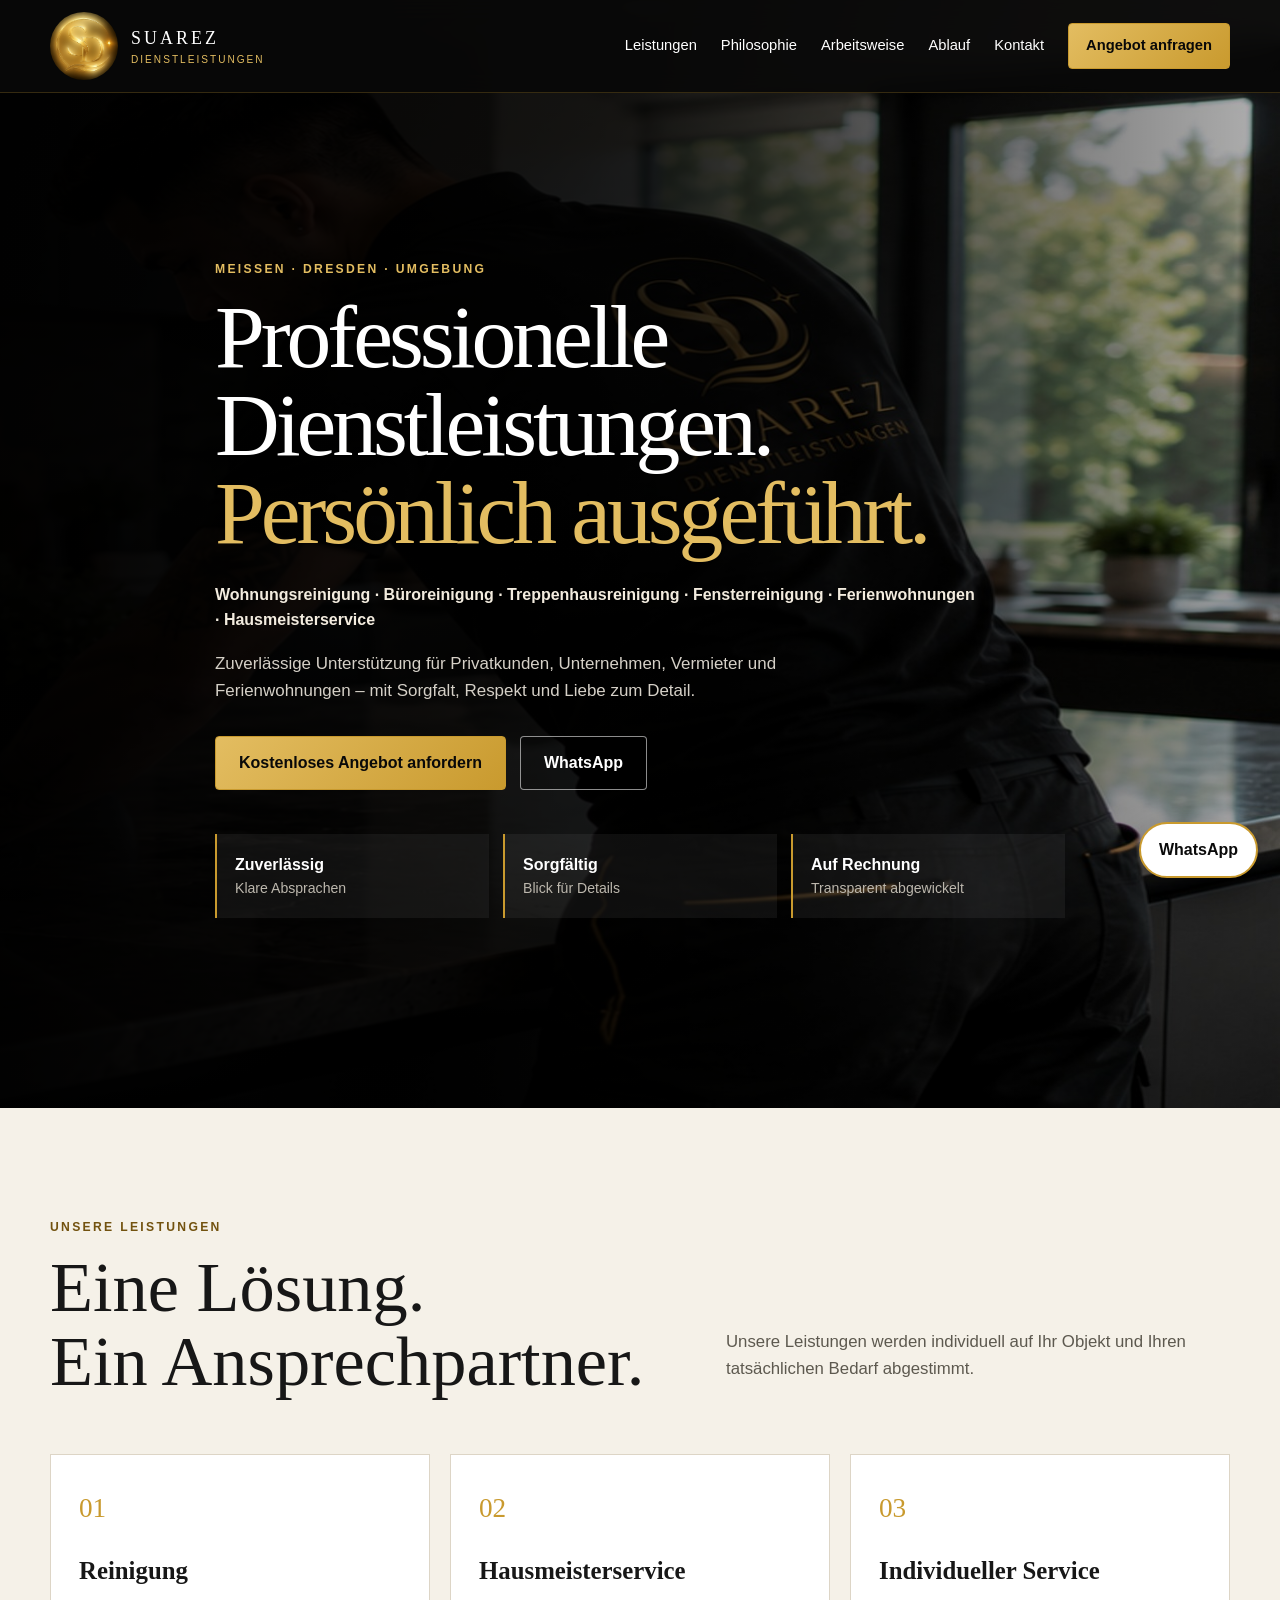
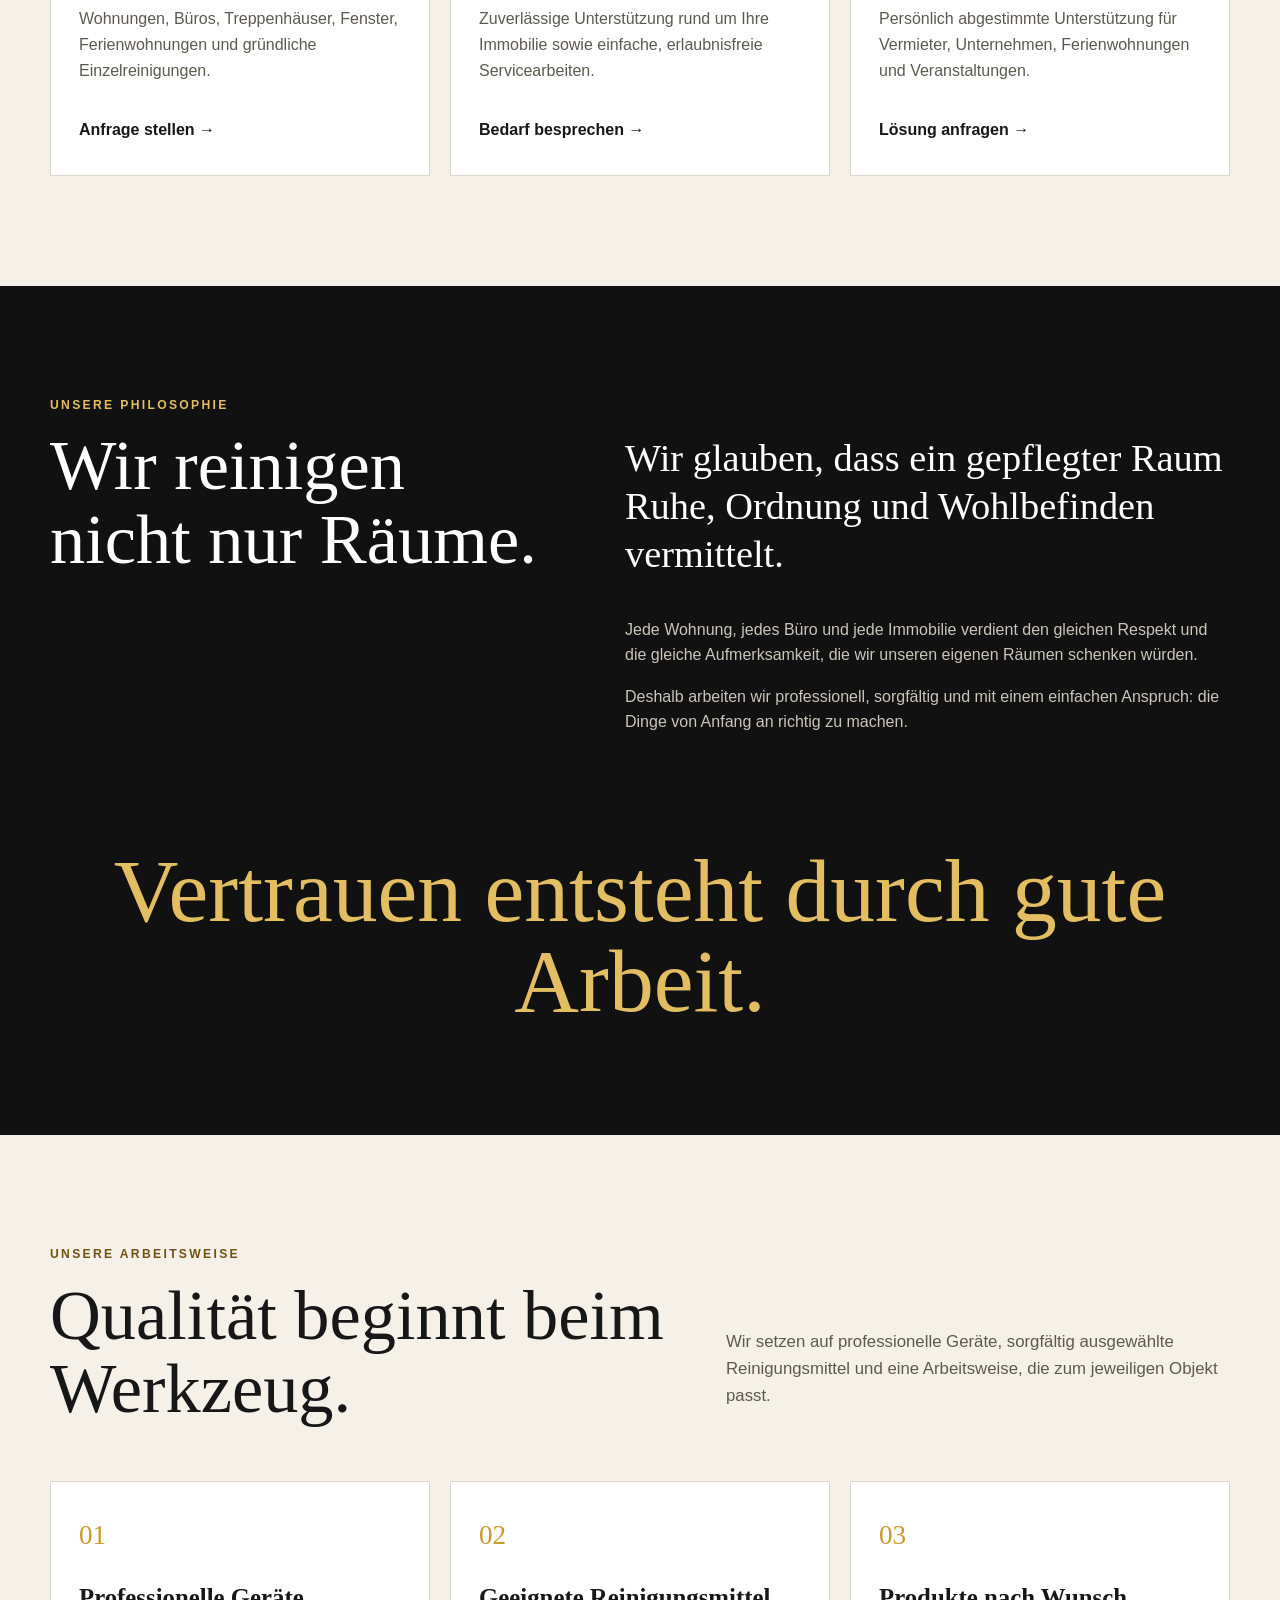
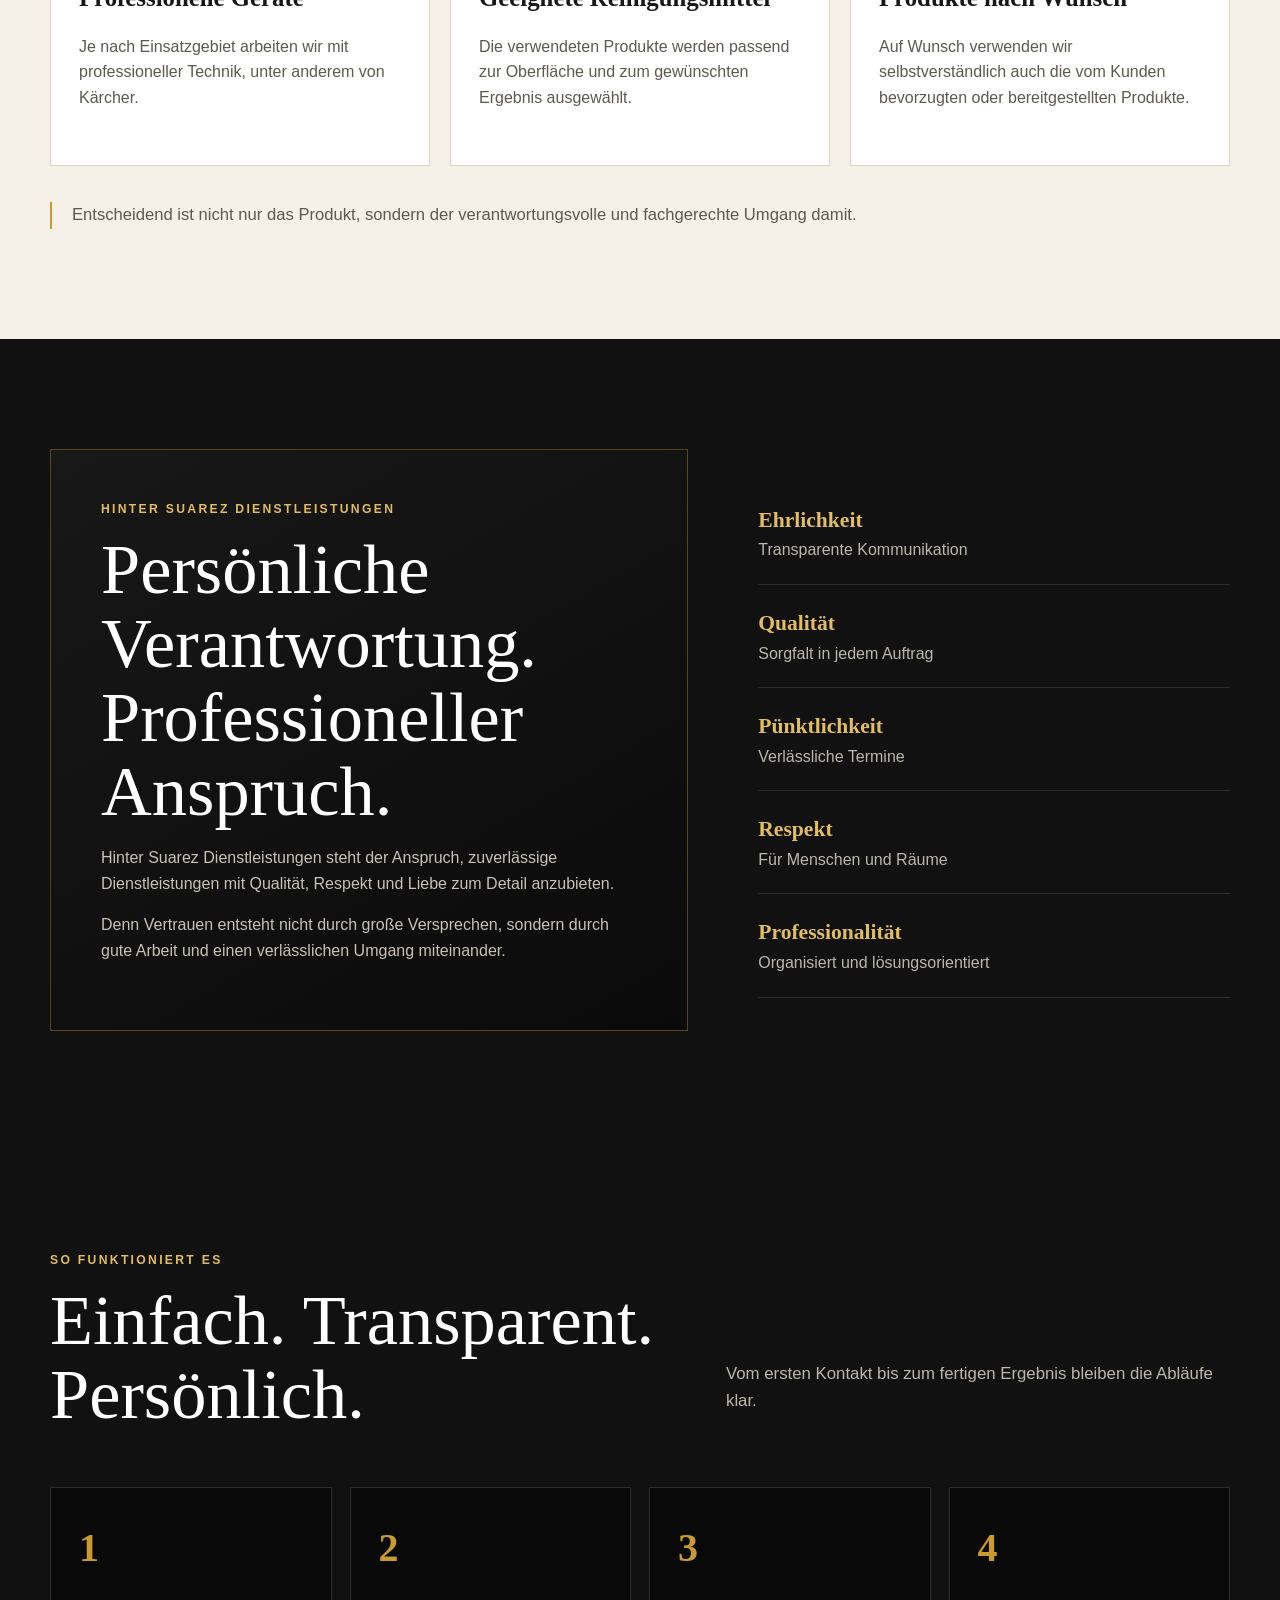
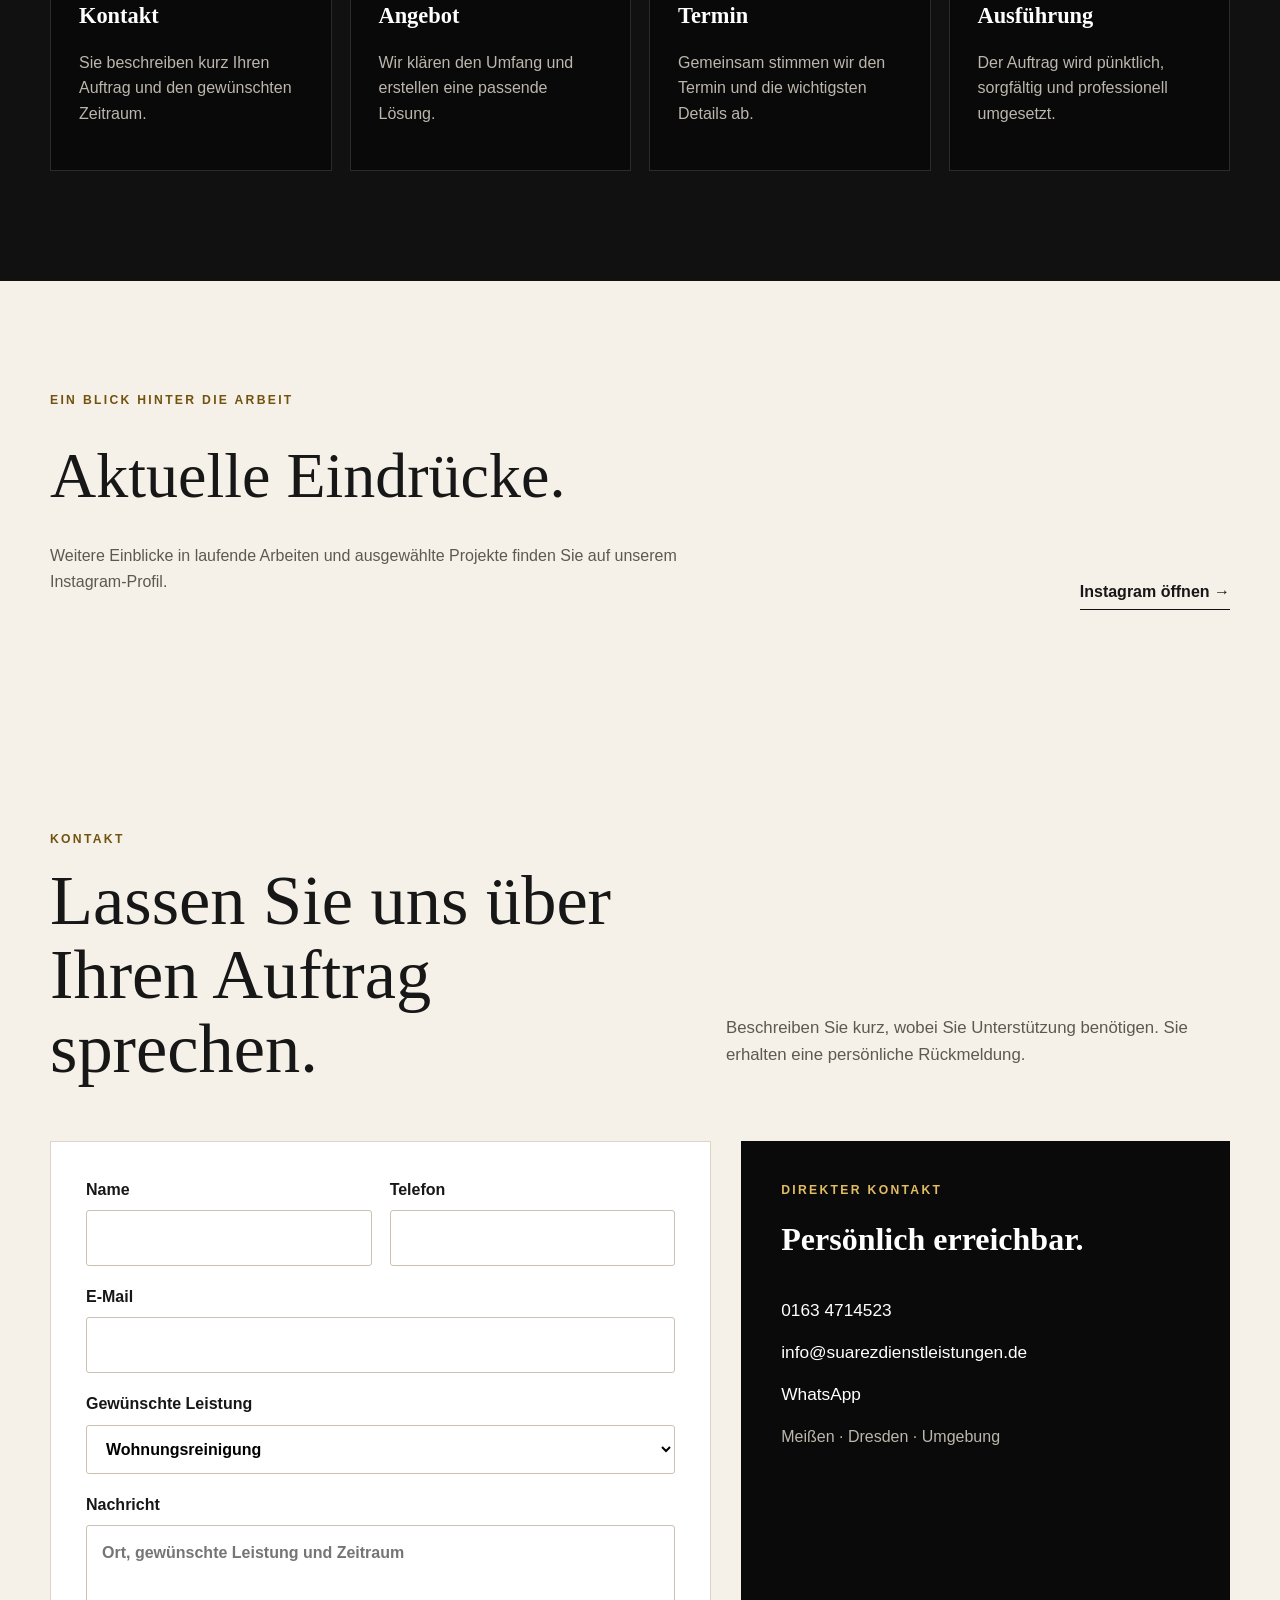
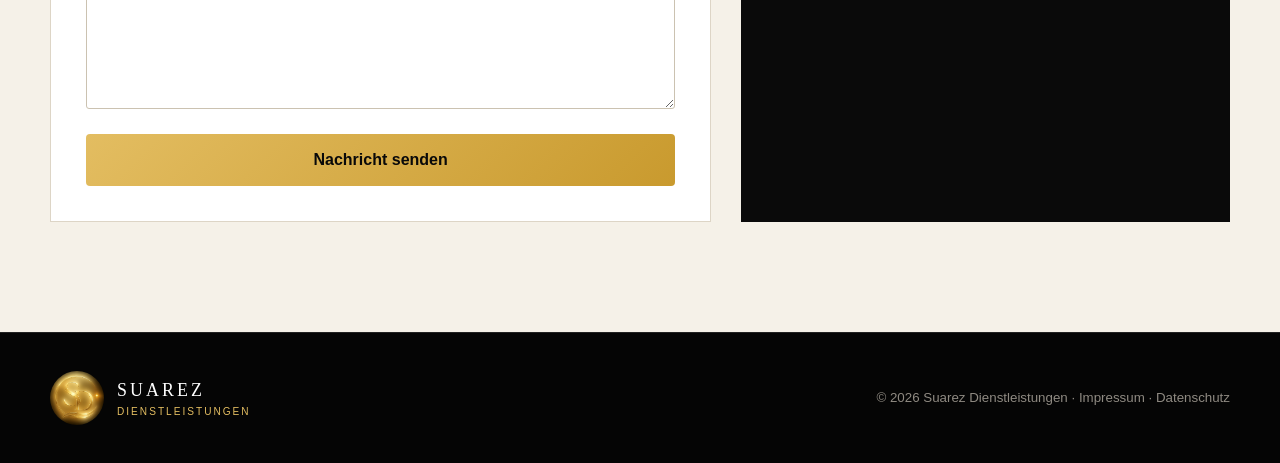
==== index.html @ 0d5be60e "Resumen – Suarez Dienstleistungen" ====
<!doctype html>
<html lang="de">
<head>
  <meta charset="utf-8">
  <meta name="viewport" content="width=device-width, initial-scale=1">

  <title>Suarez Dienstleistungen | Reinigung in Meißen & Dresden</title>
  <meta name="description" content="Professionelle Reinigungsdienstleistungen für Wohnungen, Büros, Treppenhäuser, Fenster und Ferienwohnungen in Meißen, Dresden und Umgebung.">
  <meta name="theme-color" content="#080808">

  <meta property="og:title" content="Suarez Dienstleistungen">
  <meta property="og:description" content="Zuverlässige Reinigung und persönliche Dienstleistungen in Meißen, Dresden und Umgebung.">
  <meta property="og:type" content="website">
  <meta property="og:image" content="assets/hero-cleaning.jpg">

  <link rel="icon" href="assets/sd-logo.jpg">
  <link rel="stylesheet" href="styles.css">
</head>

<body>
  <header class="site-header">
    <div class="container nav">
      <a class="brand" href="#start" aria-label="Suarez Dienstleistungen Startseite">
        <img src="assets/sd-logo.jpg" alt="Suarez Dienstleistungen Logo">
        <div class="brand-text">
          <strong>SUAREZ</strong>
          <span>Dienstleistungen</span>
        </div>
      </a>

      <button class="menu-button" type="button" aria-label="Menü öffnen" aria-expanded="false">
        <span></span><span></span><span></span>
      </button>

      <nav class="nav-links" aria-label="Hauptnavigation">
        <a href="#leistungen">Leistungen</a>
        <a href="#philosophie">Philosophie</a>
        <a href="#arbeitsweise">Arbeitsweise</a>
        <a href="#ablauf">Ablauf</a>
        <a href="#kontakt">Kontakt</a>
        <a class="button small" href="#kontakt">Angebot anfragen</a>
      </nav>
    </div>
  </header>

  <main>
    <section class="hero" id="start">
      <div class="hero-overlay"></div>
      <div class="container hero-content">
        <p class="kicker">Meißen · Dresden · Umgebung</p>
        <h1>Professionelle Dienstleistungen.<br><em>Persönlich ausgeführt.</em></h1>

        <p class="hero-services">
          Wohnungsreinigung · Büroreinigung · Treppenhausreinigung ·
          Fensterreinigung · Ferienwohnungen · Hausmeisterservice
        </p>

        <p class="hero-intro">
          Zuverlässige Unterstützung für Privatkunden, Unternehmen, Vermieter
          und Ferienwohnungen – mit Sorgfalt, Respekt und Liebe zum Detail.
        </p>

        <div class="hero-actions">
          <a class="button" href="#kontakt">Kostenloses Angebot anfordern</a>
          <a class="button ghost" href="https://wa.me/491634714523?text=Hallo%20Suarez%20Dienstleistungen%2C%20ich%20möchte%20eine%20Anfrage%20stellen." target="_blank" rel="noopener">
            WhatsApp
          </a>
        </div>

        <div class="hero-trust">
          <div><strong>Zuverlässig</strong><span>Klare Absprachen</span></div>
          <div><strong>Sorgfältig</strong><span>Blick für Details</span></div>
          <div><strong>Auf Rechnung</strong><span>Transparent abgewickelt</span></div>
        </div>
      </div>
    </section>

    <section class="light-section" id="leistungen">
      <div class="container">
        <p class="kicker dark">Unsere Leistungen</p>
        <div class="section-heading">
          <h2>Eine Lösung.<br>Ein Ansprechpartner.</h2>
          <p>
            Unsere Leistungen werden individuell auf Ihr Objekt und Ihren
            tatsächlichen Bedarf abgestimmt.
          </p>
        </div>

        <div class="service-grid">
          <article class="service-card">
            <span>01</span>
            <h3>Reinigung</h3>
            <p>
              Wohnungen, Büros, Treppenhäuser, Fenster, Ferienwohnungen und
              gründliche Einzelreinigungen.
            </p>
            <a href="#kontakt">Anfrage stellen →</a>
          </article>

          <article class="service-card">
            <span>02</span>
            <h3>Hausmeisterservice</h3>
            <p>
              Zuverlässige Unterstützung rund um Ihre Immobilie sowie einfache,
              erlaubnisfreie Servicearbeiten.
            </p>
            <a href="#kontakt">Bedarf besprechen →</a>
          </article>

          <article class="service-card">
            <span>03</span>
            <h3>Individueller Service</h3>
            <p>
              Persönlich abgestimmte Unterstützung für Vermieter, Unternehmen,
              Ferienwohnungen und Veranstaltungen.
            </p>
            <a href="#kontakt">Lösung anfragen →</a>
          </article>
        </div>
      </div>
    </section>

    <section class="dark-section" id="philosophie">
      <div class="container philosophy-layout">
        <div>
          <p class="kicker">Unsere Philosophie</p>
          <h2>Wir reinigen nicht nur Räume.</h2>
        </div>

        <div class="philosophy-copy">
          <p class="large-copy">
            Wir glauben, dass ein gepflegter Raum Ruhe, Ordnung und Wohlbefinden
            vermittelt.
          </p>
          <p>
            Jede Wohnung, jedes Büro und jede Immobilie verdient den gleichen
            Respekt und die gleiche Aufmerksamkeit, die wir unseren eigenen
            Räumen schenken würden.
          </p>
          <p>
            Deshalb arbeiten wir professionell, sorgfältig und mit einem
            einfachen Anspruch: die Dinge von Anfang an richtig zu machen.
          </p>
        </div>
      </div>

      <div class="container manifesto">
        <p>Vertrauen entsteht durch gute Arbeit.</p>
      </div>
    </section>

    <section class="quality-section" id="arbeitsweise">
      <div class="container">
        <p class="kicker dark">Unsere Arbeitsweise</p>
        <div class="section-heading">
          <h2>Qualität beginnt beim Werkzeug.</h2>
          <p>
            Wir setzen auf professionelle Geräte, sorgfältig ausgewählte
            Reinigungsmittel und eine Arbeitsweise, die zum jeweiligen Objekt passt.
          </p>
        </div>

        <div class="quality-grid">
          <article>
            <span>01</span>
            <h3>Professionelle Geräte</h3>
            <p>
              Je nach Einsatzgebiet arbeiten wir mit professioneller Technik,
              unter anderem von Kärcher.
            </p>
          </article>

          <article>
            <span>02</span>
            <h3>Geeignete Reinigungsmittel</h3>
            <p>
              Die verwendeten Produkte werden passend zur Oberfläche und zum
              gewünschten Ergebnis ausgewählt.
            </p>
          </article>

          <article>
            <span>03</span>
            <h3>Produkte nach Wunsch</h3>
            <p>
              Auf Wunsch verwenden wir selbstverständlich auch die vom Kunden
              bevorzugten oder bereitgestellten Produkte.
            </p>
          </article>
        </div>

        <p class="brand-note">
          Entscheidend ist nicht nur das Produkt, sondern der verantwortungsvolle
          und fachgerechte Umgang damit.
        </p>
      </div>
    </section>

    <section class="about-section">
      <div class="container about-layout">
        <div class="about-card">
          <p class="kicker">Hinter Suarez Dienstleistungen</p>
          <h2>Persönliche Verantwortung. Professioneller Anspruch.</h2>
          <p>
            Hinter Suarez Dienstleistungen steht der Anspruch, zuverlässige
            Dienstleistungen mit Qualität, Respekt und Liebe zum Detail anzubieten.
          </p>
          <p>
            Denn Vertrauen entsteht nicht durch große Versprechen, sondern durch
            gute Arbeit und einen verlässlichen Umgang miteinander.
          </p>
        </div>

        <div class="values-list">
          <div><strong>Ehrlichkeit</strong><span>Transparente Kommunikation</span></div>
          <div><strong>Qualität</strong><span>Sorgfalt in jedem Auftrag</span></div>
          <div><strong>Pünktlichkeit</strong><span>Verlässliche Termine</span></div>
          <div><strong>Respekt</strong><span>Für Menschen und Räume</span></div>
          <div><strong>Professionalität</strong><span>Organisiert und lösungsorientiert</span></div>
        </div>
      </div>
    </section>

    <section class="process-section" id="ablauf">
      <div class="container">
        <p class="kicker">So funktioniert es</p>
        <div class="section-heading inverted">
          <h2>Einfach. Transparent. Persönlich.</h2>
          <p>Vom ersten Kontakt bis zum fertigen Ergebnis bleiben die Abläufe klar.</p>
        </div>

        <div class="process-grid">
          <article><b>1</b><h3>Kontakt</h3><p>Sie beschreiben kurz Ihren Auftrag und den gewünschten Zeitraum.</p></article>
          <article><b>2</b><h3>Angebot</h3><p>Wir klären den Umfang und erstellen eine passende Lösung.</p></article>
          <article><b>3</b><h3>Termin</h3><p>Gemeinsam stimmen wir den Termin und die wichtigsten Details ab.</p></article>
          <article><b>4</b><h3>Ausführung</h3><p>Der Auftrag wird pünktlich, sorgfältig und professionell umgesetzt.</p></article>
        </div>
      </div>
    </section>

    <section class="instagram-section">
      <div class="container instagram-layout">
        <div>
          <p class="kicker dark">Ein Blick hinter die Arbeit</p>
          <h2>Aktuelle Eindrücke.</h2>
          <p>
            Weitere Einblicke in laufende Arbeiten und ausgewählte Projekte
            finden Sie auf unserem Instagram-Profil.
          </p>
        </div>

        <a class="text-link" href="https://www.instagram.com/suarezdienstleistungen/" target="_blank" rel="noopener">
          Instagram öffnen →
        </a>
      </div>
    </section>

    <section class="contact-section" id="kontakt">
      <div class="container">
        <p class="kicker dark">Kontakt</p>
        <div class="section-heading">
          <h2>Lassen Sie uns über Ihren Auftrag sprechen.</h2>
          <p>
            Beschreiben Sie kurz, wobei Sie Unterstützung benötigen.
            Sie erhalten eine persönliche Rückmeldung.
          </p>
        </div>

        <div class="contact-layout">
          <form action="https://formspree.io/f/xrenakak" method="POST" class="contact-form">
            <div class="form-row">
              <label>Name<input type="text" name="Name" required></label>
              <label>Telefon<input type="tel" name="Telefon"></label>
            </div>

            <label>E-Mail<input type="email" name="E-Mail" required></label>

            <label>
              Gewünschte Leistung
              <select name="Leistung">
                <option>Wohnungsreinigung</option>
                <option>Büroreinigung</option>
                <option>Treppenhausreinigung</option>
                <option>Fensterreinigung</option>
                <option>Ferienwohnung / Airbnb</option>
                <option>Hausmeisterservice</option>
                <option>Sonstiger Service</option>
              </select>
            </label>

            <label>
              Nachricht
              <textarea name="Nachricht" rows="6" placeholder="Ort, gewünschte Leistung und Zeitraum" required></textarea>
            </label>

            <button class="button form-button" type="submit">Nachricht senden</button>
          </form>

          <aside class="contact-aside">
            <p class="kicker">Direkter Kontakt</p>
            <h3>Persönlich erreichbar.</h3>
            <a href="tel:+491634714523">0163 4714523</a>
            <a href="mailto:info@suarezdienstleistungen.de">info@suarezdienstleistungen.de</a>
            <a href="https://wa.me/491634714523?text=Hallo%20Suarez%20Dienstleistungen%2C%20ich%20möchte%20eine%20Anfrage%20stellen." target="_blank" rel="noopener">WhatsApp</a>
            <p>Meißen · Dresden · Umgebung</p>
          </aside>
        </div>
      </div>
    </section>
  </main>

  <a class="whatsapp-float" href="https://wa.me/491634714523?text=Hallo%20Suarez%20Dienstleistungen%2C%20ich%20möchte%20eine%20Anfrage%20stellen." target="_blank" rel="noopener" aria-label="WhatsApp öffnen">
    WhatsApp
  </a>

  <footer>
    <div class="container footer-layout">
      <div class="brand">
        <img src="assets/sd-logo.jpg" alt="">
        <div class="brand-text">
          <strong>SUAREZ</strong>
          <span>Dienstleistungen</span>
        </div>
      </div>

      <small>© 2026 Suarez Dienstleistungen · Impressum · Datenschutz</small>
    </div>
  </footer>

  <script>
    const button = document.querySelector('.menu-button');
    const nav = document.querySelector('.nav-links');

    button.addEventListener('click', () => {
      const open = nav.classList.toggle('open');
      button.setAttribute('aria-expanded', open);
    });

    nav.querySelectorAll('a').forEach(link => {
      link.addEventListener('click', () => {
        nav.classList.remove('open');
        button.setAttribute('aria-expanded', 'false');
      });
    });
  </script>
</body>
</html>
---- styles.css ----
:root {
  --black: #080808;
  --black-soft: #111111;
  --gold: #c99a2e;
  --gold-light: #e3bd61;
  --cream: #f5f1e8;
  --white: #ffffff;
  --muted: #bcb7ad;
  --text-dark: #171717;
  --max-width: 1180px;
}

* { box-sizing: border-box; }

html { scroll-behavior: smooth; }

body {
  margin: 0;
  background: var(--black);
  color: var(--white);
  font-family: Arial, Helvetica, sans-serif;
  line-height: 1.6;
}

img { display: block; max-width: 100%; }

a { color: inherit; text-decoration: none; }

button, input, select, textarea { font: inherit; }

.container {
  width: min(var(--max-width), calc(100% - 40px));
  margin-inline: auto;
}

.site-header {
  position: fixed;
  top: 0;
  right: 0;
  left: 0;
  z-index: 100;
  border-bottom: 1px solid rgba(201,154,46,.24);
  background: rgba(8,8,8,.91);
  backdrop-filter: blur(14px);
}

.nav {
  min-height: 92px;
  display: flex;
  align-items: center;
  justify-content: space-between;
  gap: 24px;
}

.brand {
  display: inline-flex;
  align-items: center;
  gap: 13px;
}

.brand img {
  width: 68px;
  height: 68px;
  border-radius: 50%;
  object-fit: cover;
}

.brand-text strong {
  display: block;
  font-family: Georgia, serif;
  font-size: 1.12rem;
  letter-spacing: .17em;
  font-weight: 500;
}

.brand-text span {
  display: block;
  color: var(--gold-light);
  font-size: .63rem;
  letter-spacing: .20em;
  text-transform: uppercase;
}

.nav-links {
  display: flex;
  align-items: center;
  gap: 24px;
  font-size: .92rem;
}

.nav-links > a:not(.button):hover { color: var(--gold-light); }

.menu-button {
  display: none;
  width: 44px;
  height: 44px;
  border: 1px solid rgba(201,154,46,.4);
  background: transparent;
  padding: 10px;
}

.menu-button span {
  display: block;
  height: 2px;
  margin: 5px 0;
  background: var(--gold-light);
}

.button {
  display: inline-flex;
  align-items: center;
  justify-content: center;
  min-height: 50px;
  padding: 13px 23px;
  border: 1px solid var(--gold);
  border-radius: 4px;
  background: linear-gradient(135deg, var(--gold-light), var(--gold));
  color: #090909;
  font-weight: 800;
  transition: .2s ease;
}

.button:hover { transform: translateY(-2px); }

.button.small {
  min-height: 42px;
  padding: 10px 17px;
}

.button.ghost {
  border-color: rgba(255,255,255,.55);
  background: rgba(0,0,0,.18);
  color: var(--white);
}

.kicker {
  margin: 0 0 14px;
  color: var(--gold-light);
  font-size: .76rem;
  font-weight: 800;
  letter-spacing: .19em;
  text-transform: uppercase;
}

.kicker.dark { color: #72520f; }

h1, h2, h3 { margin-top: 0; }

h1, h2 {
  font-family: Georgia, "Times New Roman", serif;
  font-weight: 500;
}

.hero {
  position: relative;
  min-height: 100svh;
  display: flex;
  align-items: center;
  background: url("assets/hero-cleaning.jpg") center right / cover no-repeat;
}

.hero-overlay {
  position: absolute;
  inset: 0;
  background: linear-gradient(90deg, rgba(0,0,0,.98) 0%, rgba(0,0,0,.88) 50%, rgba(0,0,0,.30) 100%);
}

.hero-content {
  position: relative;
  z-index: 1;
  max-width: 850px;
  padding-top: 150px;
  padding-bottom: 80px;
}

.hero h1 {
  margin-bottom: 25px;
  font-size: clamp(3rem, 7vw, 6.4rem);
  line-height: .98;
  letter-spacing: -.045em;
}

.hero h1 em {
  color: var(--gold-light);
  font-style: normal;
}

.hero-services {
  max-width: 760px;
  font-weight: 700;
  color: #f3ecdf;
}

.hero-intro {
  max-width: 660px;
  color: #d5d0c7;
  font-size: 1.06rem;
}

.hero-actions {
  display: flex;
  flex-wrap: wrap;
  gap: 14px;
  margin: 32px 0 44px;
}

.hero-trust {
  display: grid;
  grid-template-columns: repeat(3,1fr);
  gap: 14px;
  max-width: 850px;
}

.hero-trust div {
  padding: 18px;
  border-left: 2px solid var(--gold);
  background: rgba(255,255,255,.055);
}

.hero-trust strong,
.hero-trust span {
  display: block;
}

.hero-trust span {
  color: var(--muted);
  font-size: .88rem;
}

section { padding: 110px 0; }

.light-section,
.quality-section,
.instagram-section,
.contact-section {
  background: var(--cream);
  color: var(--text-dark);
}

.section-heading {
  display: grid;
  grid-template-columns: 1.1fr .9fr;
  gap: 60px;
  align-items: end;
}

.section-heading h2,
.philosophy-layout h2,
.about-card h2 {
  margin-bottom: 0;
  font-size: clamp(2.5rem, 5.5vw, 4.7rem);
  line-height: 1.05;
}

.section-heading > p {
  color: #5d594f;
  font-size: 1.05rem;
}

.service-grid,
.quality-grid {
  display: grid;
  grid-template-columns: repeat(3,1fr);
  gap: 20px;
  margin-top: 55px;
}

.service-card,
.quality-grid article {
  min-height: 285px;
  padding: 32px 28px;
  border: 1px solid #ddd5c6;
  background: #fff;
}

.service-card span,
.quality-grid span {
  color: var(--gold);
  font-family: Georgia, serif;
  font-size: 1.7rem;
}

.service-card h3,
.quality-grid h3 {
  margin: 20px 0 12px;
  font-family: Georgia, serif;
  font-size: 1.55rem;
}

.service-card p,
.quality-grid p {
  color: #5d594f;
}

.service-card a {
  display: inline-block;
  margin-top: 18px;
  font-weight: 800;
}

.dark-section,
.about-section,
.process-section {
  background: var(--black-soft);
}

.philosophy-layout {
  display: grid;
  grid-template-columns: .9fr 1.1fr;
  gap: 80px;
}

.philosophy-copy {
  color: #cbc5bb;
}

.large-copy {
  color: var(--white);
  font-family: Georgia, serif;
  font-size: clamp(1.8rem, 3vw, 2.7rem);
  line-height: 1.25;
}

.manifesto {
  padding-top: 95px;
}

.manifesto p {
  margin: 0;
  color: var(--gold-light);
  font-family: Georgia, serif;
  font-size: clamp(2.5rem, 7vw, 6.7rem);
  line-height: 1;
  text-align: center;
}

.brand-note {
  max-width: 850px;
  margin: 36px 0 0;
  padding-left: 20px;
  border-left: 2px solid var(--gold);
  color: #5d594f;
  font-size: 1.04rem;
}

.about-layout {
  display: grid;
  grid-template-columns: 1.15fr .85fr;
  gap: 70px;
  align-items: center;
}

.about-card {
  padding: 50px;
  border: 1px solid rgba(201,154,46,.38);
  background: linear-gradient(150deg, #181818, #0a0a0a);
}

.about-card p:not(.kicker) { color: #c8c2b7; }

.values-list {
  display: grid;
  gap: 0;
}

.values-list div {
  padding: 21px 0;
  border-bottom: 1px solid #2c2c2c;
}

.values-list strong,
.values-list span { display: block; }

.values-list strong {
  color: var(--gold-light);
  font-family: Georgia, serif;
  font-size: 1.35rem;
}

.values-list span { color: var(--muted); }

.section-heading.inverted > p { color: #bdb7ad; }

.process-grid {
  display: grid;
  grid-template-columns: repeat(4,1fr);
  gap: 18px;
  margin-top: 55px;
}

.process-grid article {
  min-height: 245px;
  padding: 28px;
  border: 1px solid #2b2b2b;
  background: #090909;
}

.process-grid b {
  color: var(--gold);
  font-family: Georgia, serif;
  font-size: 2.5rem;
}

.process-grid h3 {
  margin: 18px 0 10px;
  font-family: Georgia, serif;
  font-size: 1.4rem;
}

.process-grid p { color: var(--muted); }

.instagram-layout {
  display: flex;
  justify-content: space-between;
  align-items: end;
  gap: 50px;
}

.instagram-layout h2 {
  margin-bottom: 10px;
  font-size: clamp(2.4rem, 5vw, 4.5rem);
}

.instagram-layout p:not(.kicker) {
  max-width: 650px;
  color: #5d594f;
}

.text-link {
  flex: 0 0 auto;
  padding-bottom: 5px;
  border-bottom: 1px solid #111;
  font-weight: 800;
}

.contact-layout {
  display: grid;
  grid-template-columns: 1.15fr .85fr;
  gap: 30px;
  margin-top: 55px;
}

.contact-form {
  padding: 35px;
  background: #fff;
  border: 1px solid #ddd5c6;
}

.contact-form label {
  display: block;
  margin-bottom: 18px;
  font-weight: 700;
}

.contact-form input,
.contact-form select,
.contact-form textarea {
  width: 100%;
  margin-top: 8px;
  padding: 14px 15px;
  border: 1px solid #cbc2b1;
  border-radius: 3px;
  background: #fff;
}

.contact-form textarea { resize: vertical; }

.form-row {
  display: grid;
  grid-template-columns: 1fr 1fr;
  gap: 18px;
}

.form-button {
  width: 100%;
  border: 0;
  cursor: pointer;
}

.contact-aside {
  padding: 40px;
  background: #0a0a0a;
  color: #fff;
}

.contact-aside h3 {
  font-family: Georgia, serif;
  font-size: 2rem;
}

.contact-aside a {
  display: block;
  margin: 14px 0;
  font-size: 1.08rem;
}

.contact-aside > p:last-child { color: var(--muted); }

.whatsapp-float {
  position: fixed;
  right: 22px;
  bottom: 22px;
  z-index: 90;
  padding: 13px 18px;
  border: 2px solid var(--gold);
  border-radius: 999px;
  background: #fff;
  color: #0a0a0a;
  font-weight: 800;
  box-shadow: 0 15px 35px rgba(0,0,0,.35);
}

footer {
  padding: 38px 0;
  border-top: 1px solid #222;
  background: #050505;
}

.footer-layout {
  display: flex;
  justify-content: space-between;
  align-items: center;
  gap: 28px;
}

.footer-layout .brand img {
  width: 54px;
  height: 54px;
}

footer small { color: #8f8a82; }

@media (max-width: 950px) {
  .nav { min-height: 78px; }

  .brand img {
    width: 56px;
    height: 56px;
  }

  .menu-button { display: block; }

  .nav-links {
    position: absolute;
    top: 78px;
    left: 14px;
    right: 14px;
    display: none;
    flex-direction: column;
    align-items: stretch;
    gap: 4px;
    padding: 18px;
    border: 1px solid rgba(201,154,46,.35);
    background: #090909;
    box-shadow: 0 20px 45px rgba(0,0,0,.5);
  }

  .nav-links.open { display: flex; }

  .nav-links a { padding: 11px 6px; }

  .hero {
    background-position: 63% center;
  }

  .hero-overlay {
    background: rgba(0,0,0,.78);
  }

  .hero-content {
    padding-top: 125px;
  }

  .section-heading,
  .philosophy-layout,
  .about-layout,
  .contact-layout {
    grid-template-columns: 1fr;
    gap: 32px;
  }

  .service-grid,
  .quality-grid {
    grid-template-columns: 1fr;
  }

  .process-grid {
    grid-template-columns: repeat(2,1fr);
  }
}

@media (max-width: 620px) {
  .container {
    width: min(var(--max-width), calc(100% - 28px));
  }

  .brand-text strong { font-size: .92rem; }
  .brand-text span { font-size: .51rem; }

  .hero {
    min-height: auto;
    background-position: 70% center;
  }

  .hero-content {
    padding-top: 125px;
    padding-bottom: 70px;
  }

  .hero h1 {
    font-size: clamp(2.7rem, 13vw, 4rem);
  }

  .hero-services,
  .hero-intro {
    font-size: .97rem;
  }

  .hero-actions {
    display: grid;
  }

  .hero-actions .button { width: 100%; }

  .hero-trust {
    grid-template-columns: 1fr;
  }

  section { padding: 78px 0; }

  .section-heading h2,
  .philosophy-layout h2,
  .about-card h2 {
    font-size: 2.55rem;
  }

  .manifesto { padding-top: 65px; }

  .about-card,
  .contact-form,
  .contact-aside {
    padding: 25px;
  }

  .process-grid,
  .form-row {
    grid-template-columns: 1fr;
  }

  .instagram-layout {
    display: block;
  }

  .text-link {
    display: inline-block;
    margin-top: 22px;
  }

  .footer-layout {
    flex-direction: column;
    align-items: flex-start;
  }

  .whatsapp-float {
    right: 14px;
    bottom: 14px;
    padding: 11px 15px;
  }
}
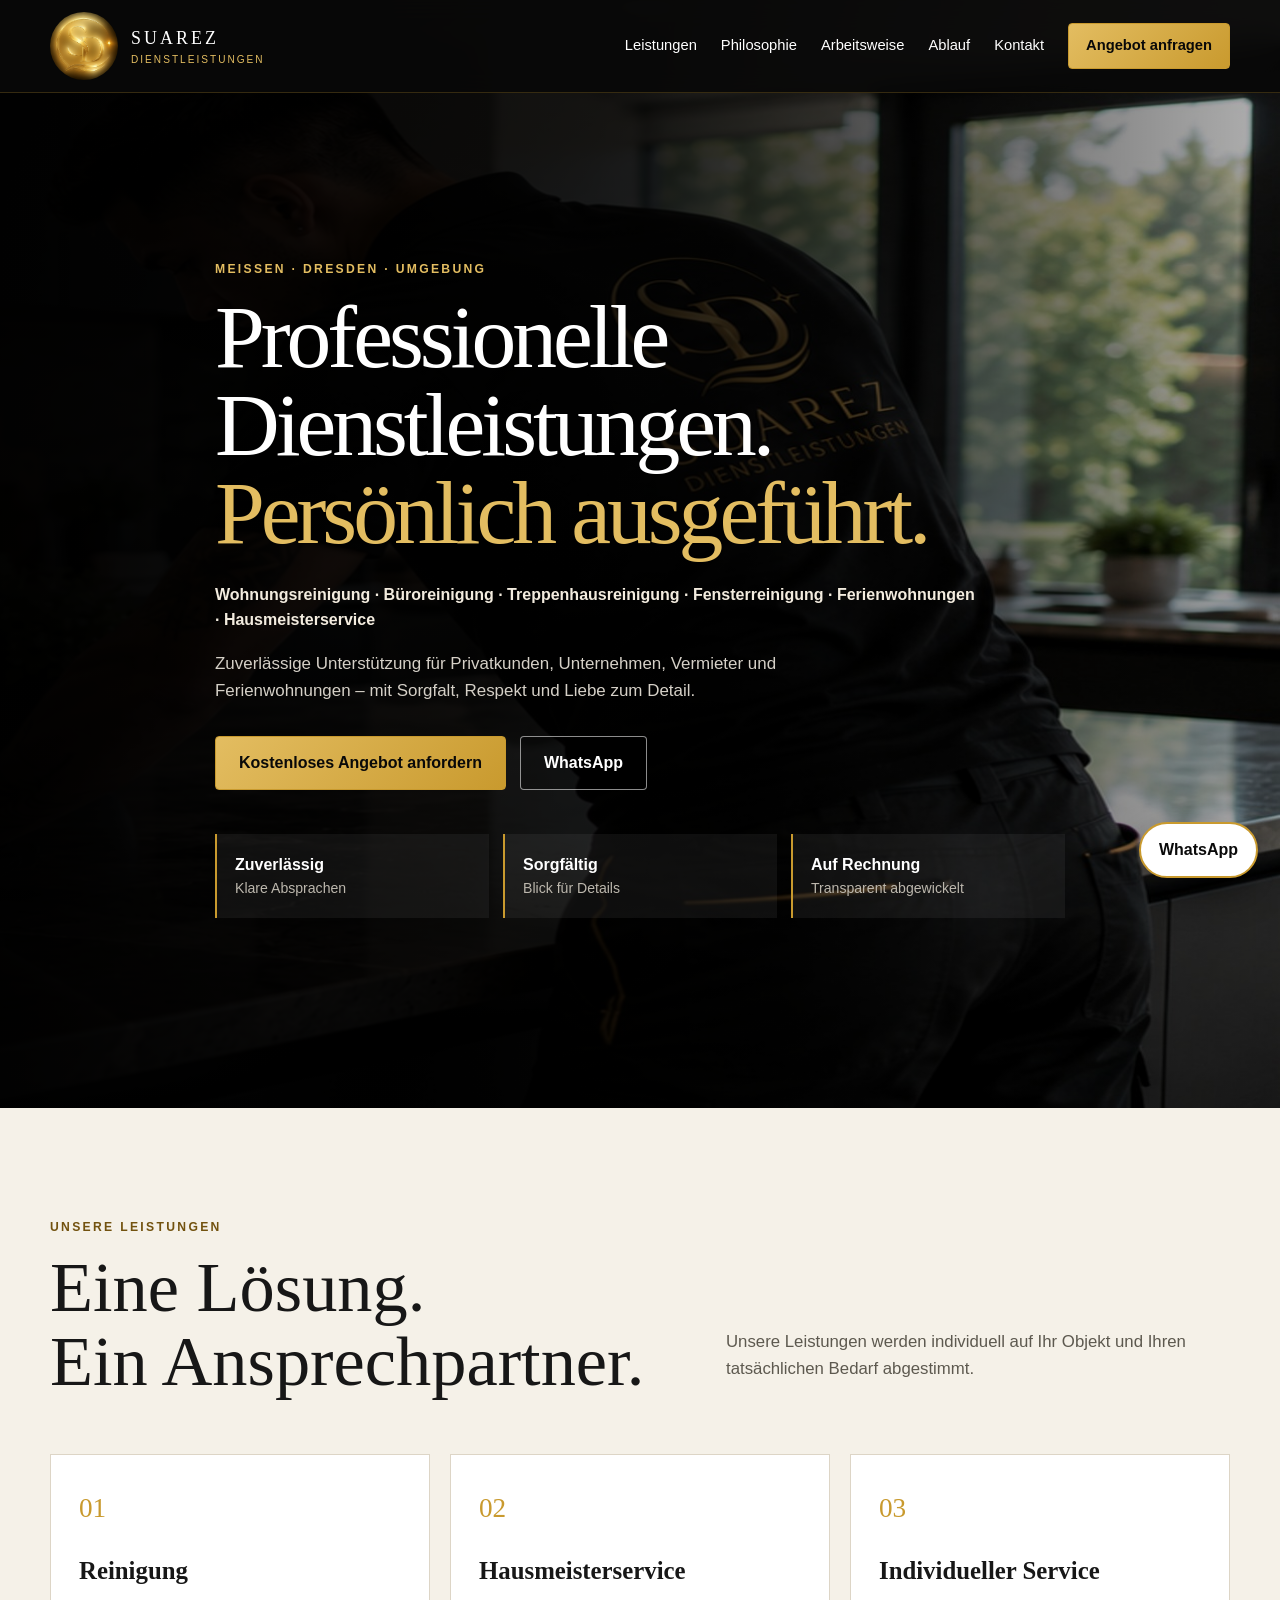
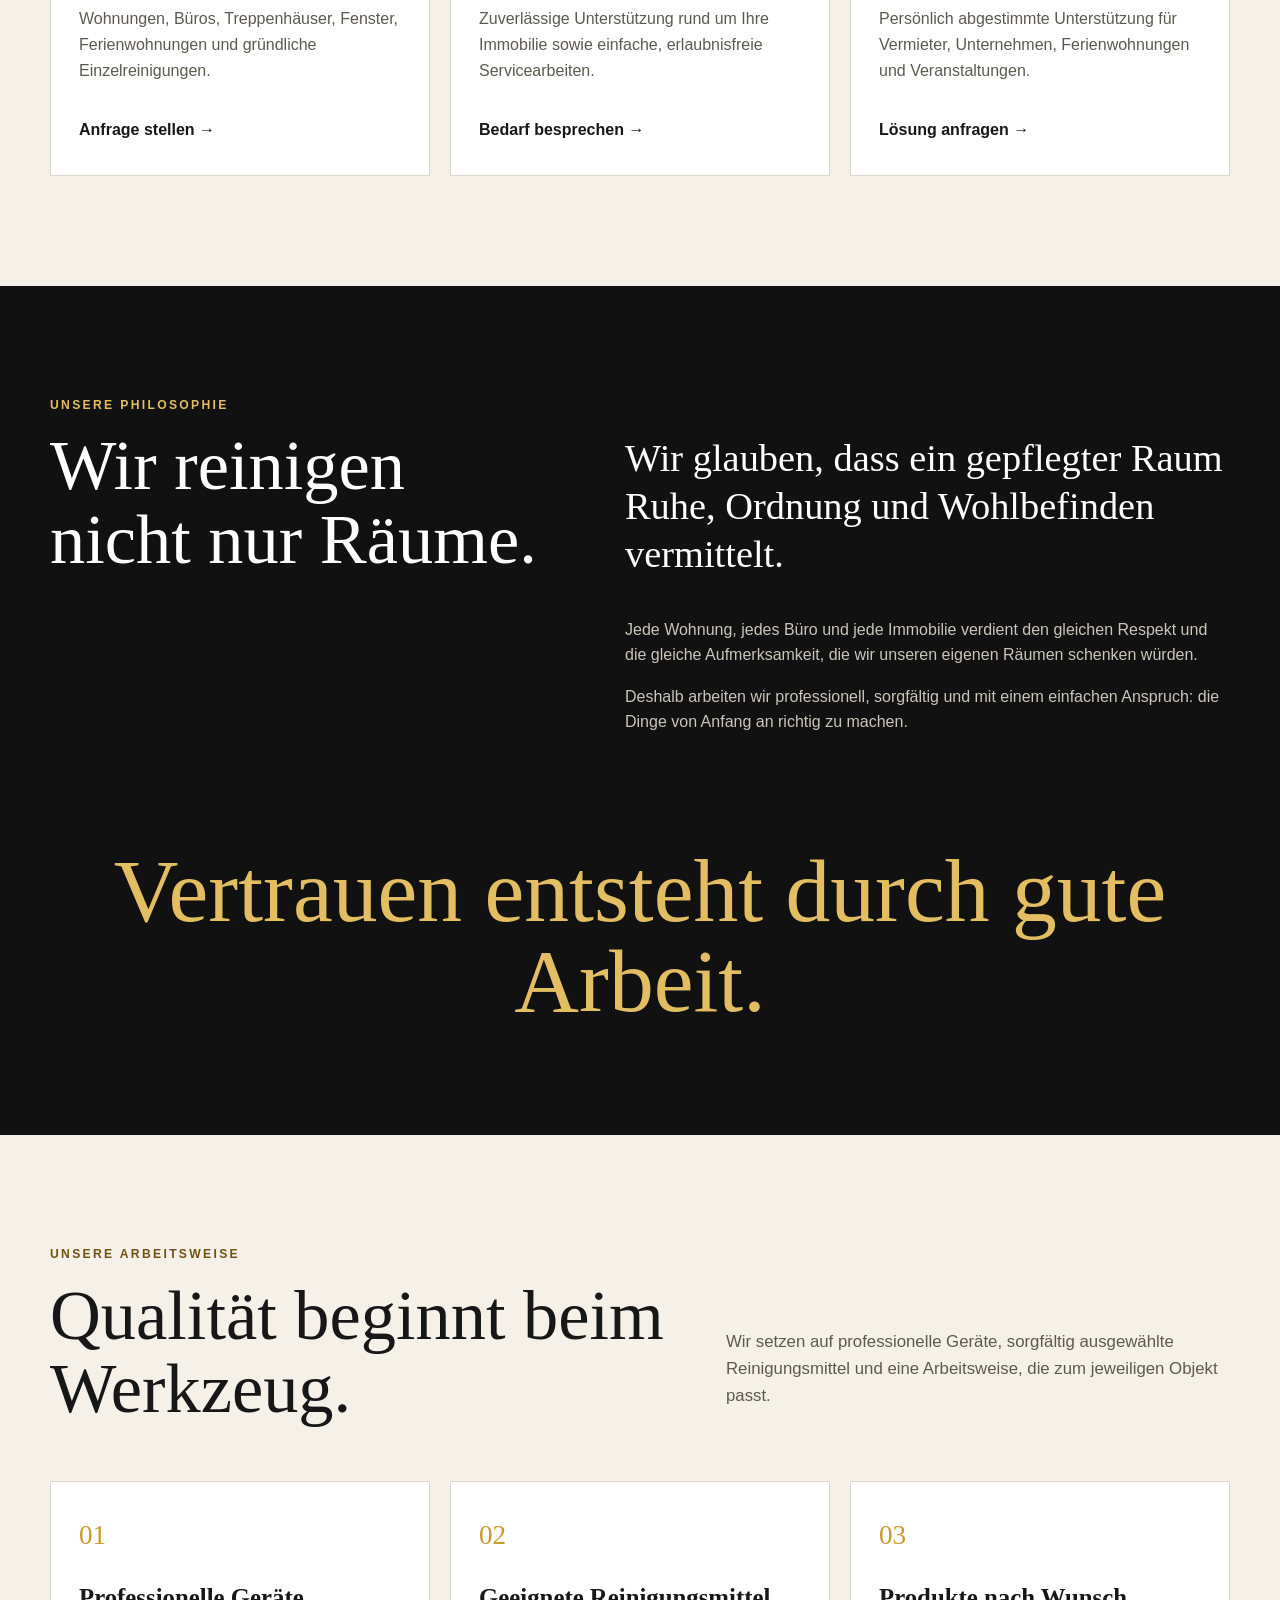
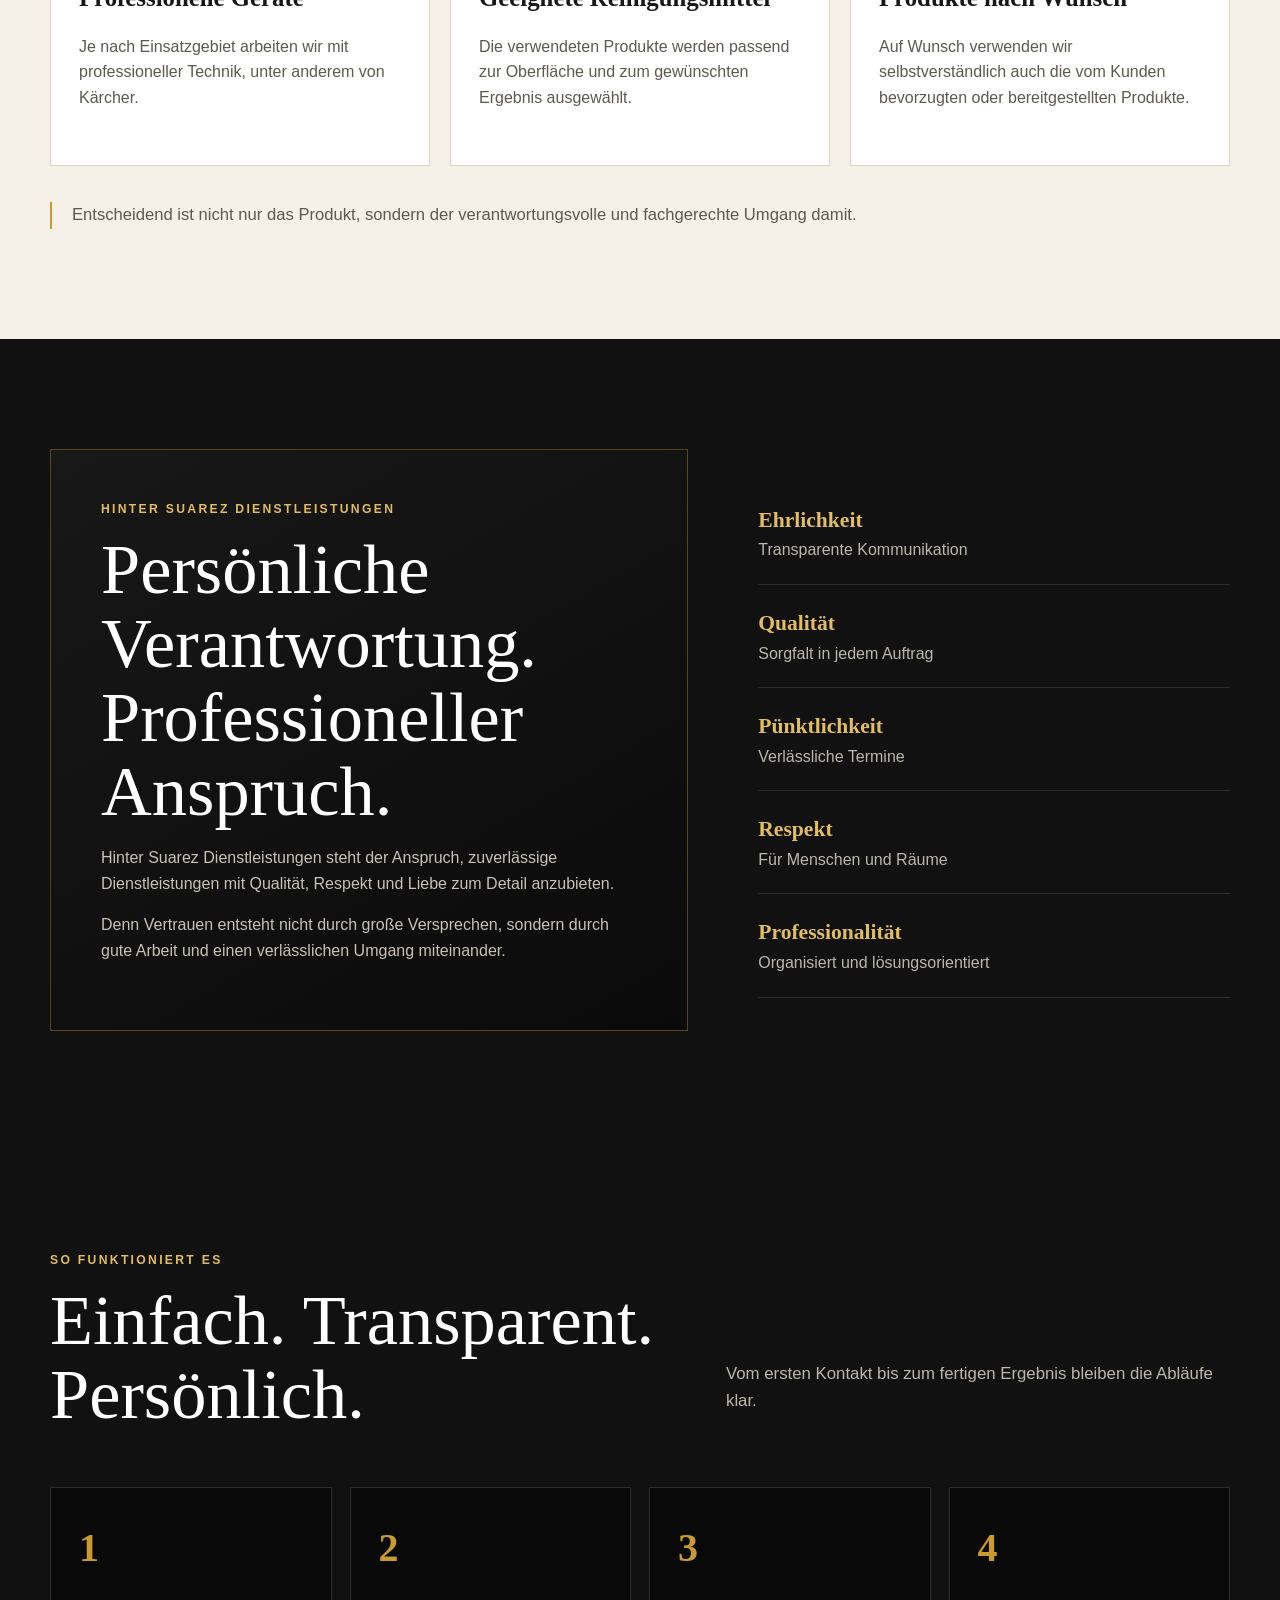
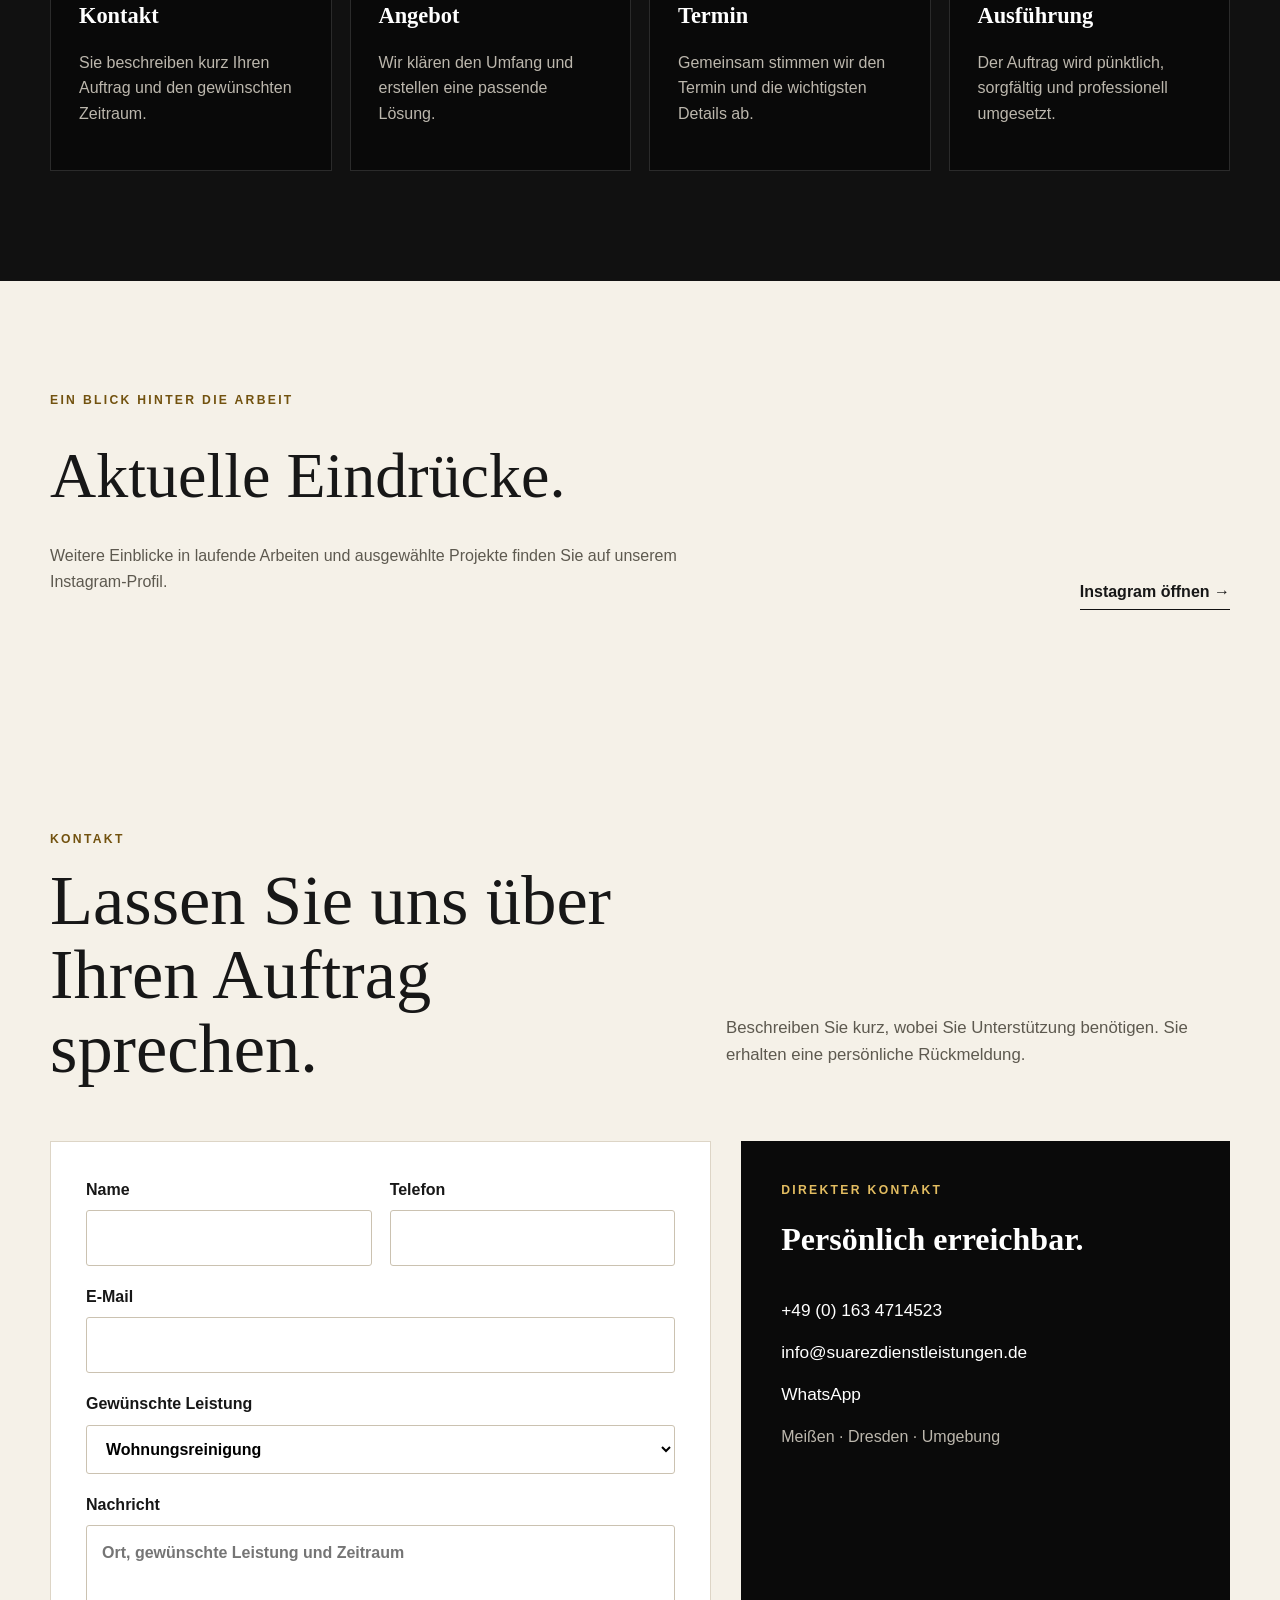
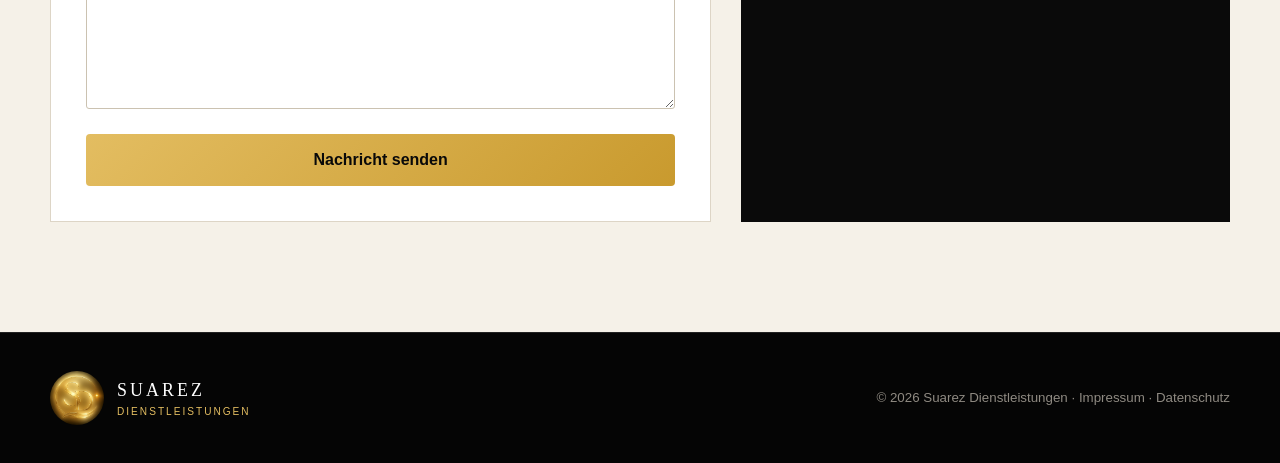
==== commit bef44095: "Update index.html" ====
--- a/index.html
+++ b/index.html
@@ -249,7 +249,7 @@
           </p>
         </div>
 
-        <a class="text-link" href="https://www.instagram.com/suarezdienstleistungen/" target="_blank" rel="noopener">
+        <a class="text-link" href="https://www.instagram.com/suarez_dienstleistungen/" target="_blank" rel="noopener">
           Instagram öffnen →
         </a>
       </div>
@@ -299,7 +299,7 @@
           <aside class="contact-aside">
             <p class="kicker">Direkter Kontakt</p>
             <h3>Persönlich erreichbar.</h3>
-            <a href="tel:+491634714523">0163 4714523</a>
+            <a href="tel:+491634714523">+49 (0) 163 4714523</a>
             <a href="mailto:info@suarezdienstleistungen.de">info@suarezdienstleistungen.de</a>
             <a href="https://wa.me/491634714523?text=Hallo%20Suarez%20Dienstleistungen%2C%20ich%20möchte%20eine%20Anfrage%20stellen." target="_blank" rel="noopener">WhatsApp</a>
             <p>Meißen · Dresden · Umgebung</p>
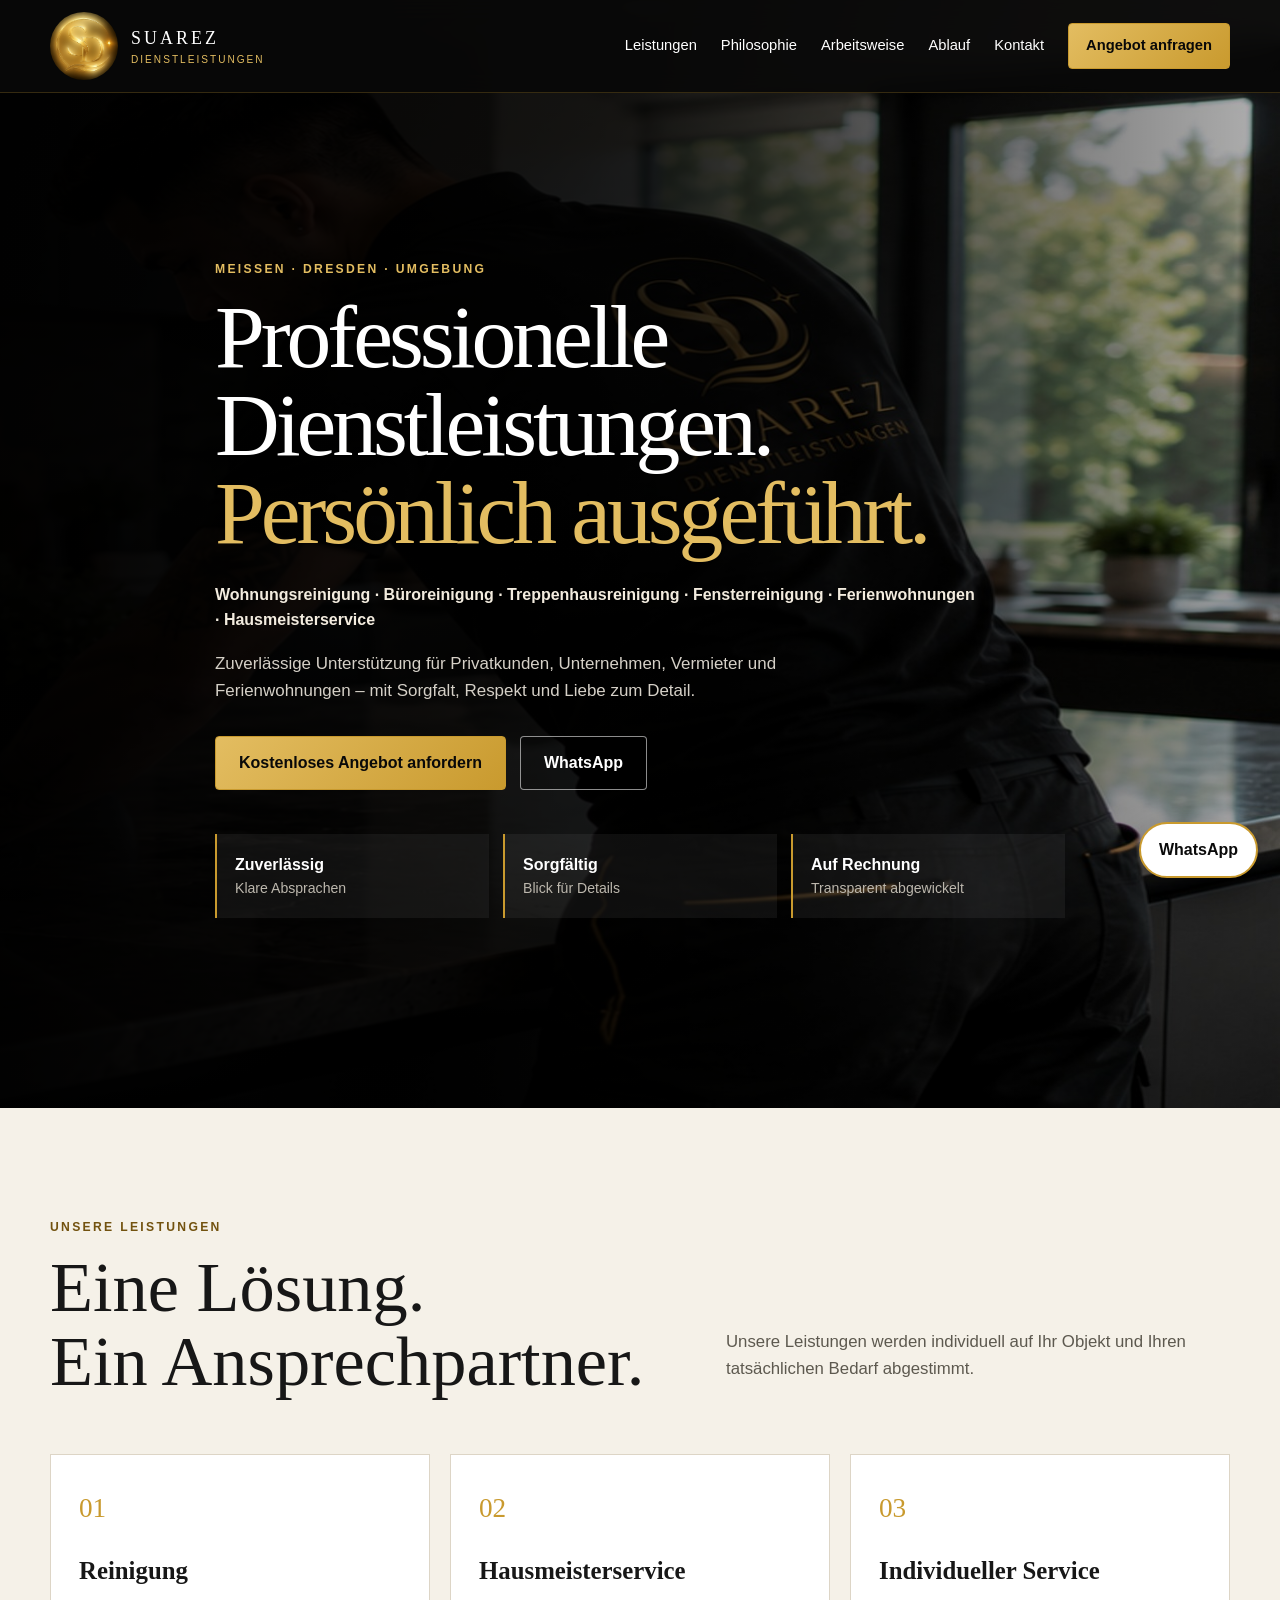
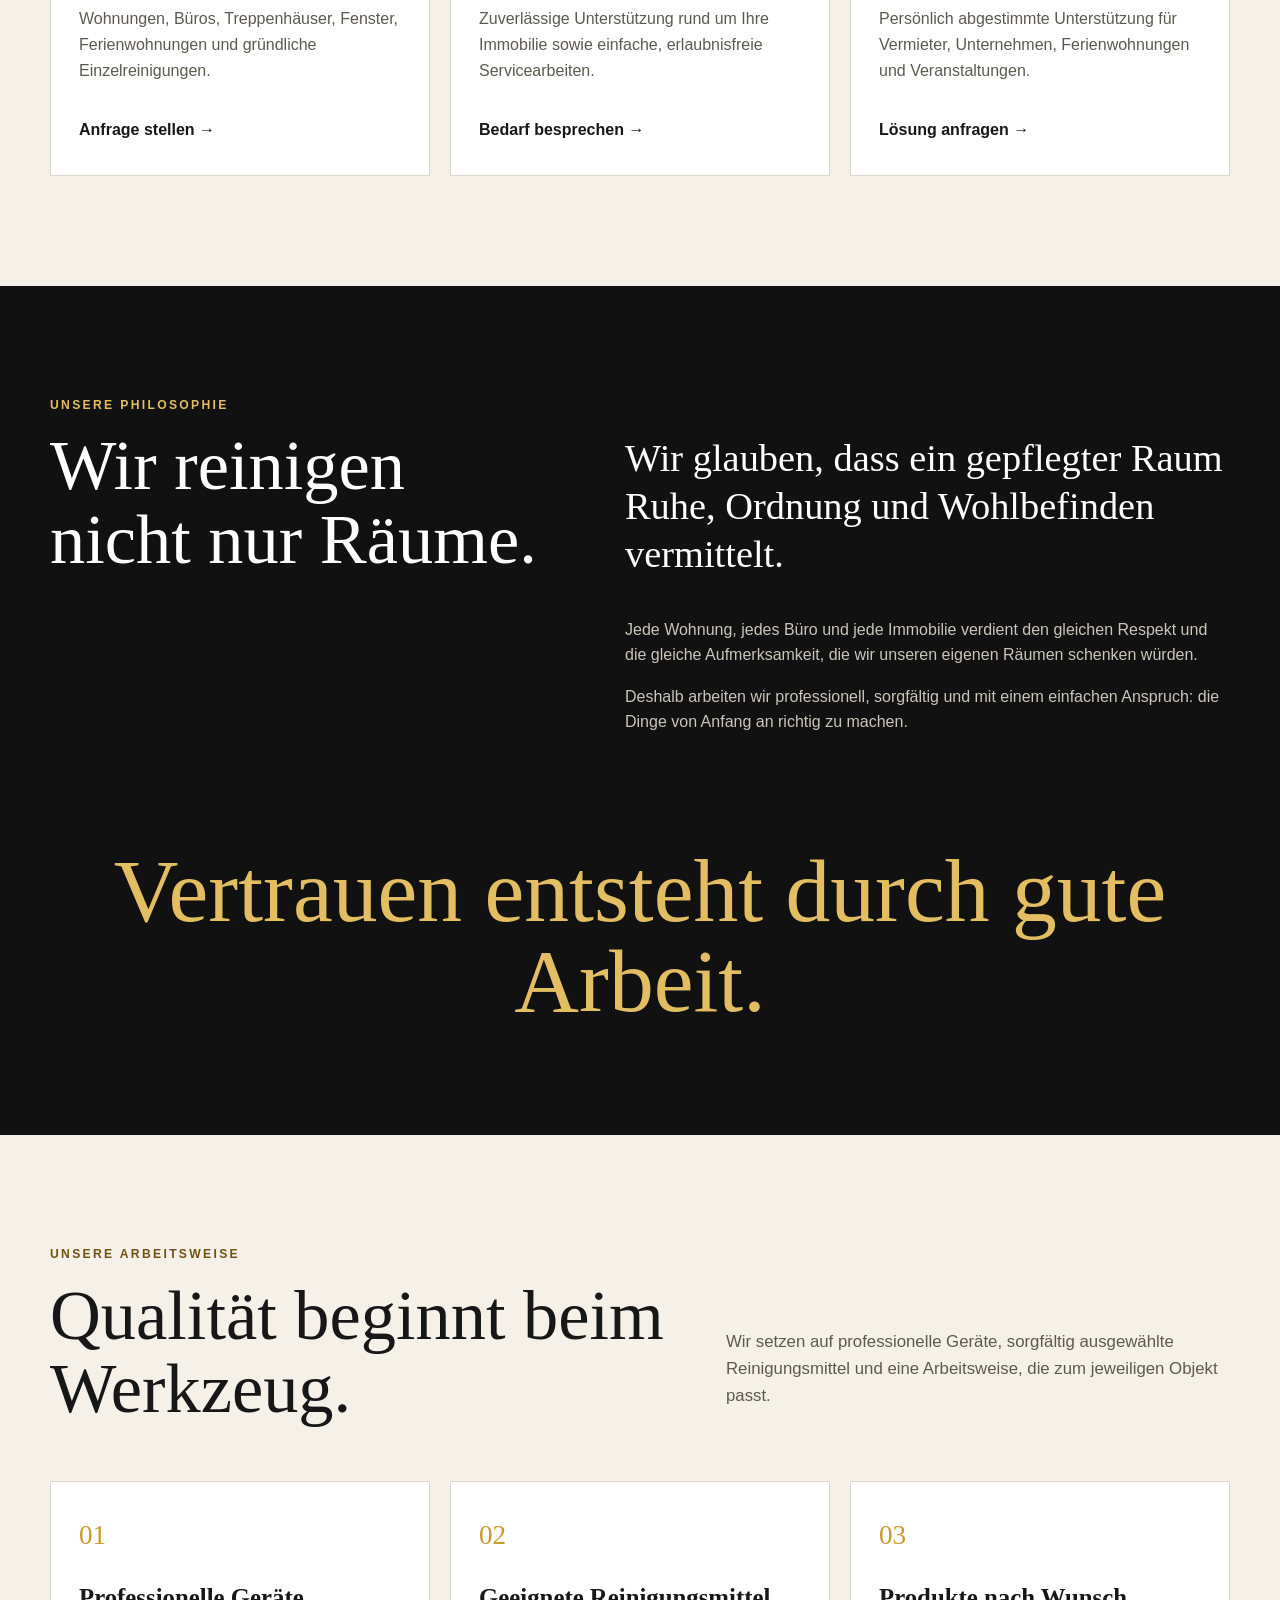
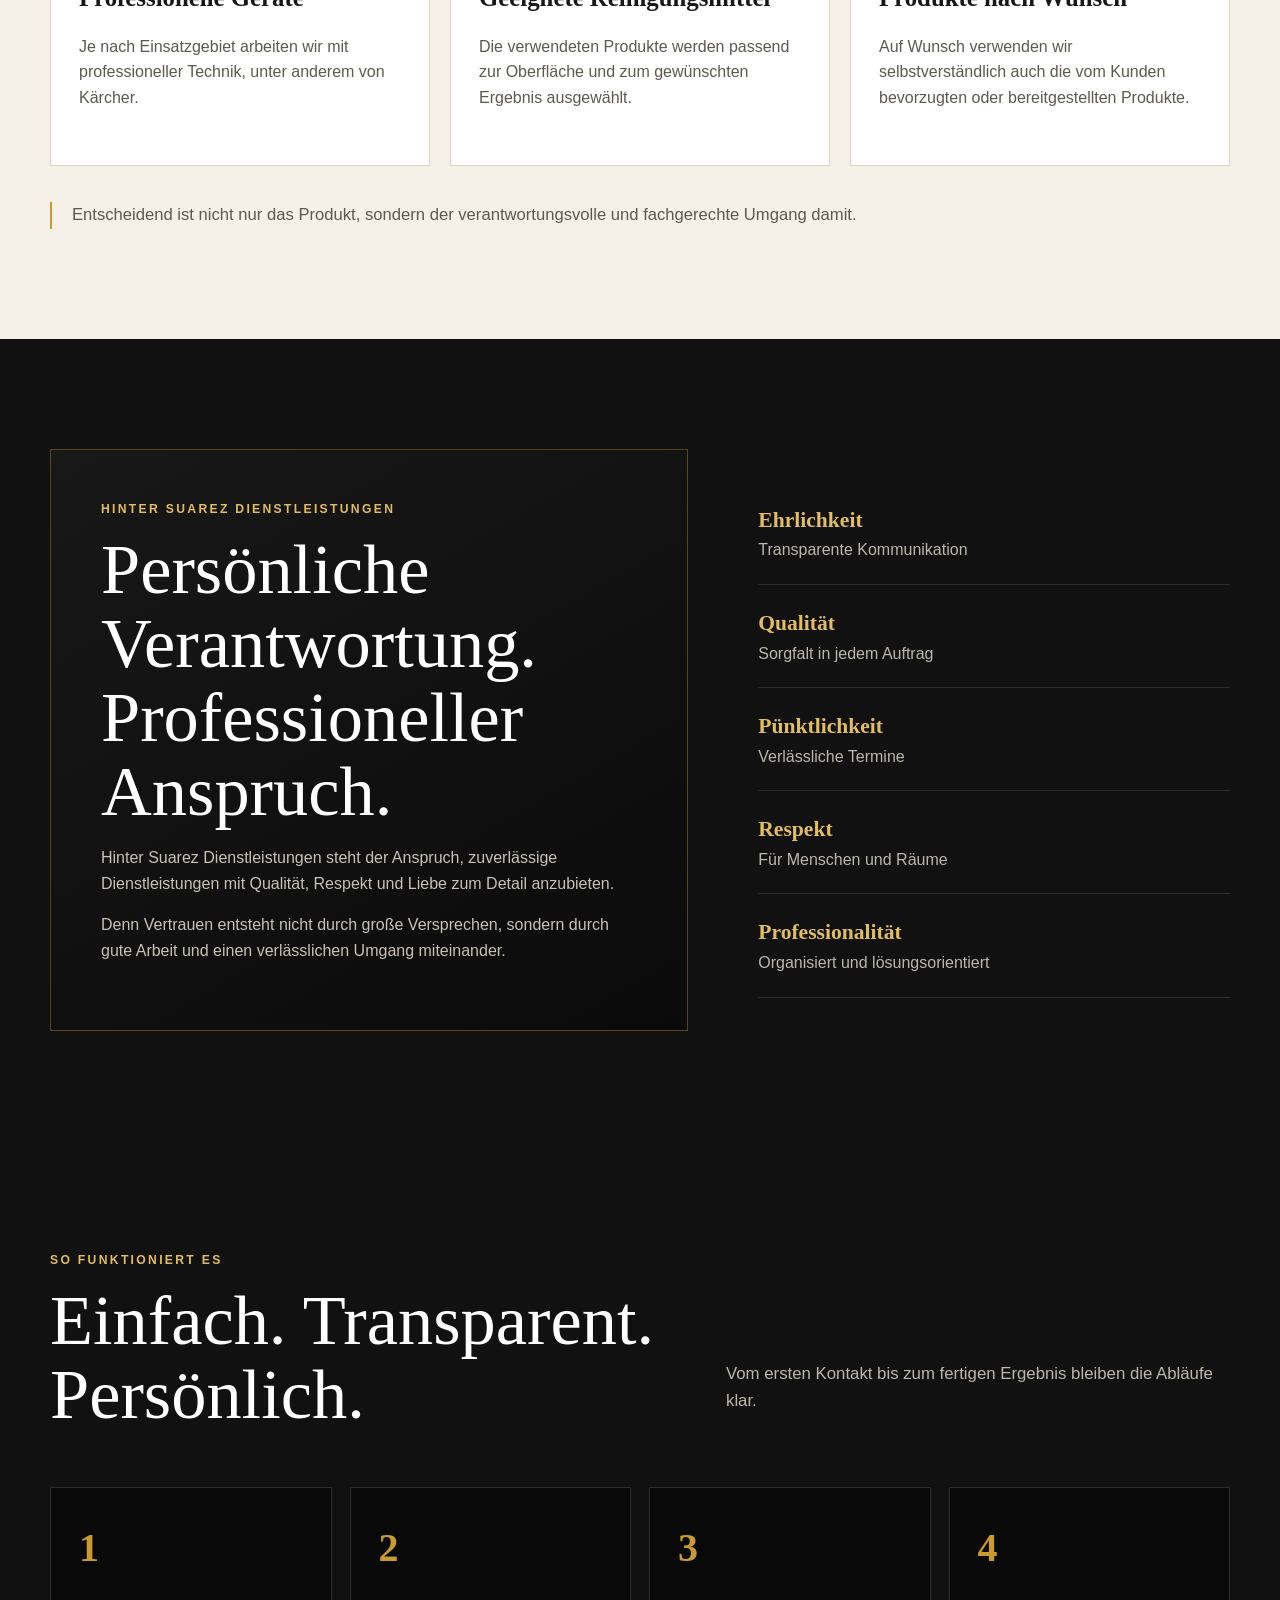
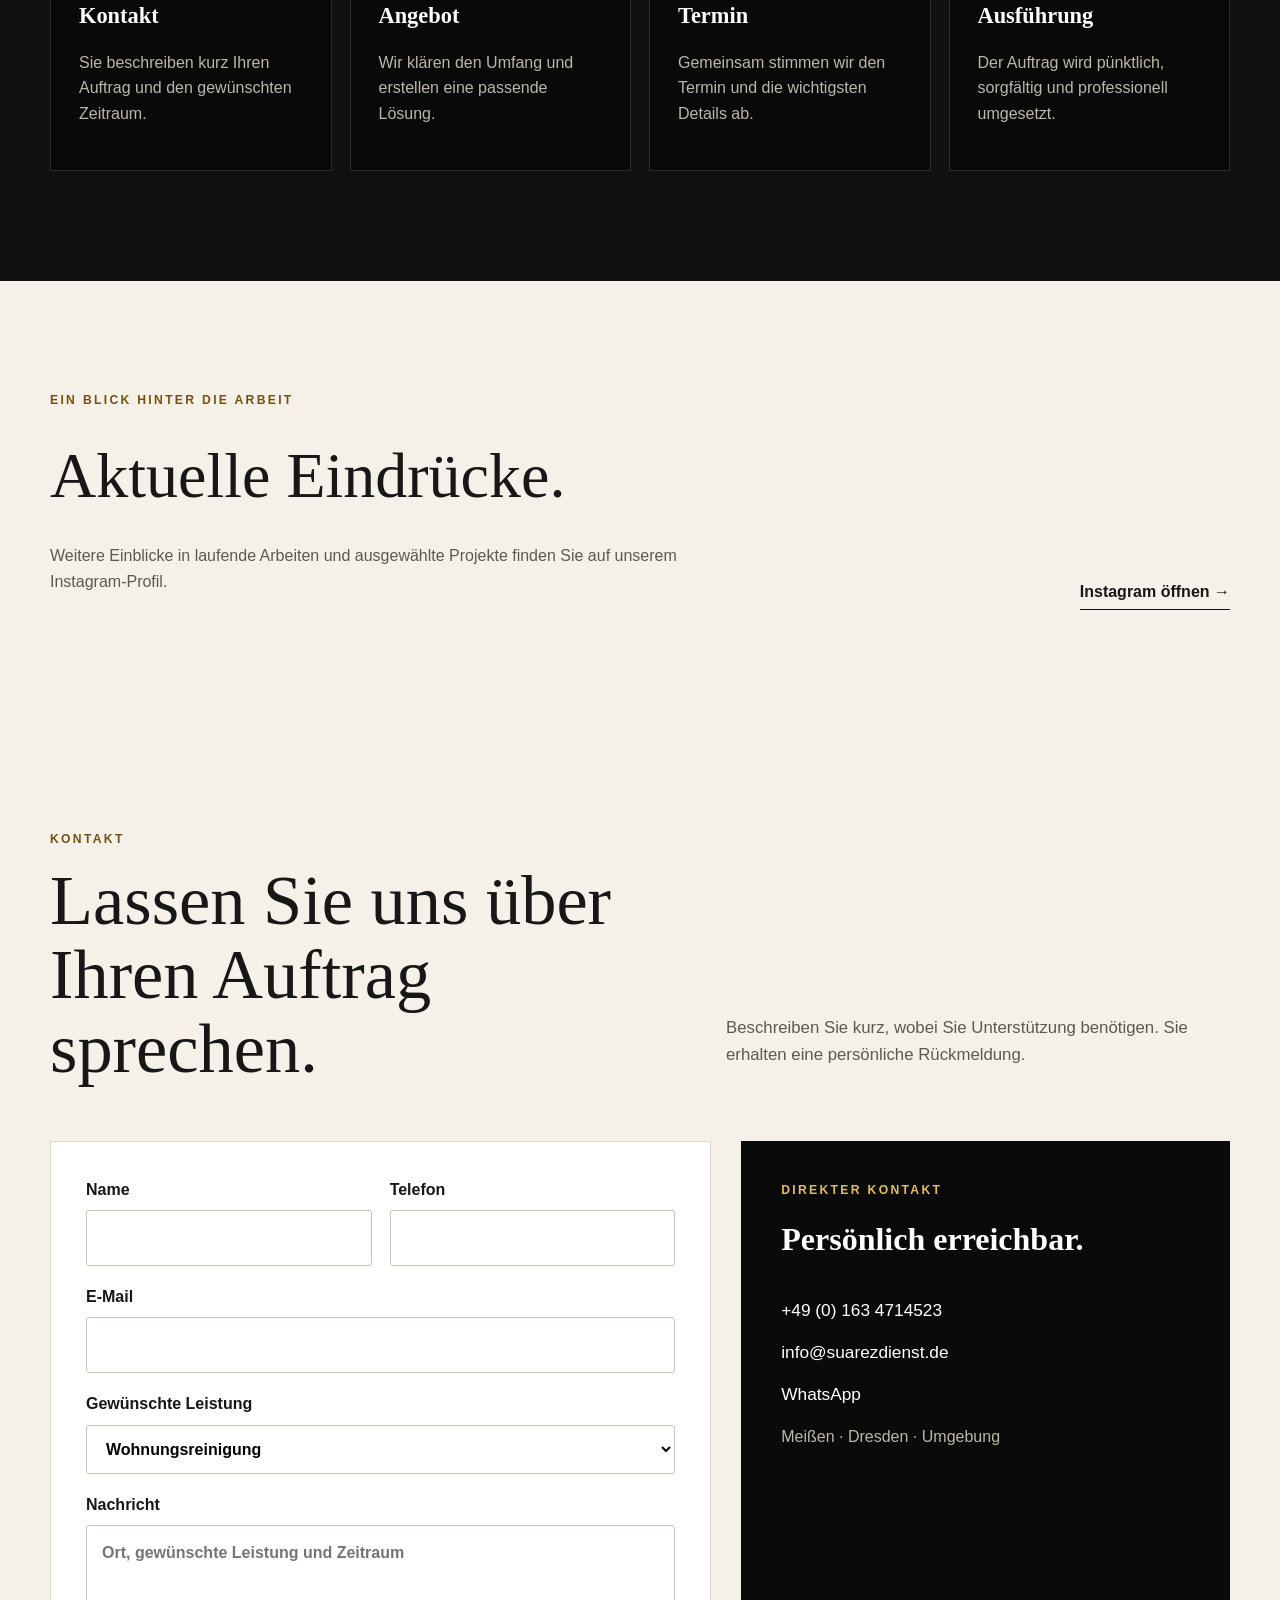
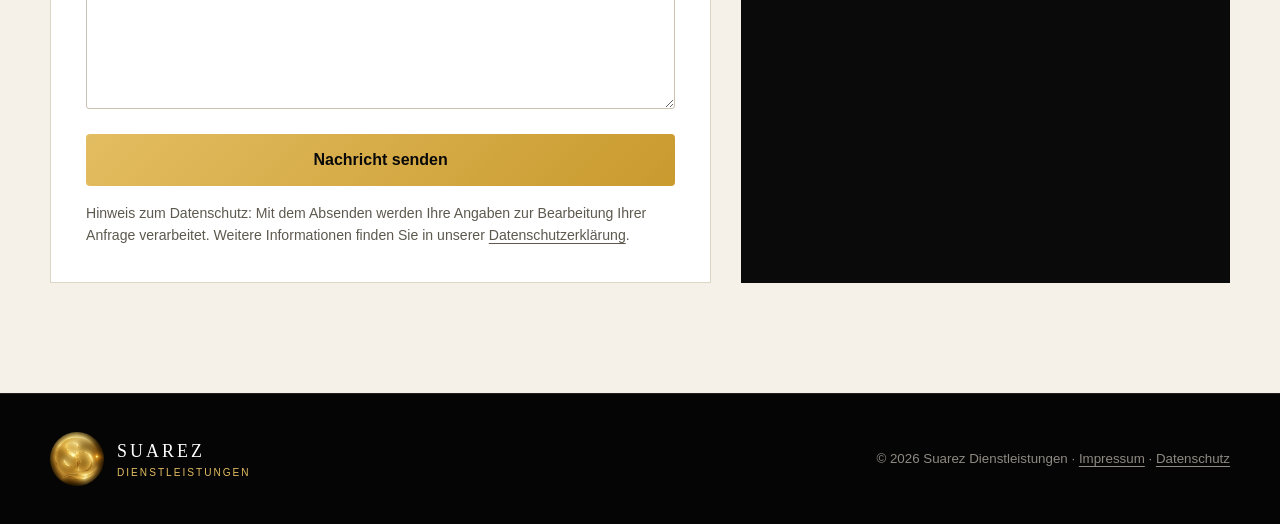
==== commit 9c0f0c77: "impresum" ====
--- a/index.html
+++ b/index.html
@@ -1,347 +1,299 @@
-<!doctype html>
+<!DOCTYPE html>
 <html lang="de">
 <head>
-  <meta charset="utf-8">
-  <meta name="viewport" content="width=device-width, initial-scale=1">
-
-  <title>Suarez Dienstleistungen | Reinigung in Meißen & Dresden</title>
-  <meta name="description" content="Professionelle Reinigungsdienstleistungen für Wohnungen, Büros, Treppenhäuser, Fenster und Ferienwohnungen in Meißen, Dresden und Umgebung.">
-  <meta name="theme-color" content="#080808">
-
-  <meta property="og:title" content="Suarez Dienstleistungen">
-  <meta property="og:description" content="Zuverlässige Reinigung und persönliche Dienstleistungen in Meißen, Dresden und Umgebung.">
-  <meta property="og:type" content="website">
-  <meta property="og:image" content="assets/hero-cleaning.jpg">
-
-  <link rel="icon" href="assets/sd-logo.jpg">
-  <link rel="stylesheet" href="styles.css">
-</head>
-
+<meta charset="utf-8"/>
+<meta content="width=device-width, initial-scale=1" name="viewport"/>
+<meta http-equiv="Content-Security-Policy" content="default-src &#x27;self&#x27;; img-src &#x27;self&#x27; data:; style-src &#x27;self&#x27;; script-src &#x27;self&#x27;; font-src &#x27;self&#x27;; connect-src &#x27;self&#x27;; form-action https://formspree.io; base-uri &#x27;self&#x27;; object-src &#x27;none&#x27;; upgrade-insecure-requests">
+<meta name="referrer" content="strict-origin-when-cross-origin">
+<meta name="format-detection" content="telephone=no">
+<title>Suarez Dienstleistungen | Reinigung in Mei&szlig;en &amp; Dresden</title>
+<meta content="Professionelle Reinigungsdienstleistungen f&uuml;r Wohnungen, B&uuml;ros, Treppenh&auml;user, Fenster und Ferienwohnungen in Mei&szlig;en, Dresden und Umgebung." name="description"/>
+<meta content="#080808" name="theme-color"/>
+<meta content="Suarez Dienstleistungen" property="og:title"/>
+<meta content="Zuverl&auml;ssige Reinigung und pers&ouml;nliche Dienstleistungen in Mei&szlig;en, Dresden und Umgebung." property="og:description"/>
+<meta content="website" property="og:type"/>
+<meta content="assets/hero-cleaning.jpg" property="og:image"/>
+<link href="assets/sd-logo.jpg" rel="icon"/>
+<link href="styles.css" rel="stylesheet"/>
+<link href="https://suarezdienst.de/" rel="canonical"/><meta content="https://suarezdienst.de/" property="og:url"/></head>
 <body>
-  <header class="site-header">
-    <div class="container nav">
-      <a class="brand" href="#start" aria-label="Suarez Dienstleistungen Startseite">
-        <img src="assets/sd-logo.jpg" alt="Suarez Dienstleistungen Logo">
-        <div class="brand-text">
-          <strong>SUAREZ</strong>
-          <span>Dienstleistungen</span>
-        </div>
-      </a>
-
-      <button class="menu-button" type="button" aria-label="Menü öffnen" aria-expanded="false">
-        <span></span><span></span><span></span>
-      </button>
-
-      <nav class="nav-links" aria-label="Hauptnavigation">
-        <a href="#leistungen">Leistungen</a>
-        <a href="#philosophie">Philosophie</a>
-        <a href="#arbeitsweise">Arbeitsweise</a>
-        <a href="#ablauf">Ablauf</a>
-        <a href="#kontakt">Kontakt</a>
-        <a class="button small" href="#kontakt">Angebot anfragen</a>
-      </nav>
-    </div>
-  </header>
-
-  <main>
-    <section class="hero" id="start">
-      <div class="hero-overlay"></div>
-      <div class="container hero-content">
-        <p class="kicker">Meißen · Dresden · Umgebung</p>
-        <h1>Professionelle Dienstleistungen.<br><em>Persönlich ausgeführt.</em></h1>
-
-        <p class="hero-services">
-          Wohnungsreinigung · Büroreinigung · Treppenhausreinigung ·
-          Fensterreinigung · Ferienwohnungen · Hausmeisterservice
+<header class="site-header">
+<div class="container nav">
+<a aria-label="Suarez Dienstleistungen Startseite" class="brand" href="#start">
+<img alt="Suarez Dienstleistungen Logo" src="assets/sd-logo.jpg"/>
+<div class="brand-text">
+<strong>SUAREZ</strong>
+<span>Dienstleistungen</span>
+</div>
+</a>
+<button aria-expanded="false" aria-label="Men&uuml; &ouml;ffnen" class="menu-button" type="button">
+<span></span><span></span><span></span>
+</button>
+<nav aria-label="Hauptnavigation" class="nav-links">
+<a href="#leistungen">Leistungen</a>
+<a href="#philosophie">Philosophie</a>
+<a href="#arbeitsweise">Arbeitsweise</a>
+<a href="#ablauf">Ablauf</a>
+<a href="#kontakt">Kontakt</a>
+<a class="button small" href="https://suarezdienstleistungen.github.io/sd-serviceanfrege/">Angebot anfragen</a>
+</nav>
+</div>
+</header>
+<main>
+<section class="hero" id="start">
+<div class="hero-overlay"></div>
+<div class="container hero-content">
+<p class="kicker">Mei&szlig;en &middot; Dresden &middot; Umgebung</p>
+<h1>Professionelle Dienstleistungen.<br/><em>Pers&ouml;nlich ausgef&uuml;hrt.</em></h1>
+<p class="hero-services">
+          Wohnungsreinigung &middot; B&uuml;roreinigung &middot; Treppenhausreinigung &middot;
+          Fensterreinigung &middot; Ferienwohnungen &middot; Hausmeisterservice
         </p>
-
-        <p class="hero-intro">
-          Zuverlässige Unterstützung für Privatkunden, Unternehmen, Vermieter
-          und Ferienwohnungen – mit Sorgfalt, Respekt und Liebe zum Detail.
+<p class="hero-intro">
+          Zuverl&auml;ssige Unterst&uuml;tzung f&uuml;r Privatkunden, Unternehmen, Vermieter
+          und Ferienwohnungen &ndash; mit Sorgfalt, Respekt und Liebe zum Detail.
         </p>
-
-        <div class="hero-actions">
-          <a class="button" href="#kontakt">Kostenloses Angebot anfordern</a>
-          <a class="button ghost" href="https://wa.me/491634714523?text=Hallo%20Suarez%20Dienstleistungen%2C%20ich%20möchte%20eine%20Anfrage%20stellen." target="_blank" rel="noopener">
+<div class="hero-actions">
+<a class="button" href="https://suarezdienstleistungen.github.io/sd-serviceanfrege/">Kostenloses Angebot anfordern</a>
+<a class="button ghost" href="https://wa.me/491634714523?text=Hallo%20Suarez%20Dienstleistungen%2C%20ich%20m&ouml;chte%20eine%20Anfrage%20stellen." rel="noopener noreferrer" target="_blank">
             WhatsApp
           </a>
-        </div>
-
-        <div class="hero-trust">
-          <div><strong>Zuverlässig</strong><span>Klare Absprachen</span></div>
-          <div><strong>Sorgfältig</strong><span>Blick für Details</span></div>
-          <div><strong>Auf Rechnung</strong><span>Transparent abgewickelt</span></div>
-        </div>
-      </div>
-    </section>
-
-    <section class="light-section" id="leistungen">
-      <div class="container">
-        <p class="kicker dark">Unsere Leistungen</p>
-        <div class="section-heading">
-          <h2>Eine Lösung.<br>Ein Ansprechpartner.</h2>
-          <p>
+</div>
+<div class="hero-trust">
+<div><strong>Zuverl&auml;ssig</strong><span>Klare Absprachen</span></div>
+<div><strong>Sorgf&auml;ltig</strong><span>Blick f&uuml;r Details</span></div>
+<div><strong>Auf Rechnung</strong><span>Transparent abgewickelt</span></div>
+</div>
+</div>
+</section>
+<section class="light-section" id="leistungen">
+<div class="container">
+<p class="kicker dark">Unsere Leistungen</p>
+<div class="section-heading">
+<h2>Eine L&ouml;sung.<br/>Ein Ansprechpartner.</h2>
+<p>
             Unsere Leistungen werden individuell auf Ihr Objekt und Ihren
-            tatsächlichen Bedarf abgestimmt.
-          </p>
-        </div>
-
-        <div class="service-grid">
-          <article class="service-card">
-            <span>01</span>
-            <h3>Reinigung</h3>
-            <p>
-              Wohnungen, Büros, Treppenhäuser, Fenster, Ferienwohnungen und
-              gründliche Einzelreinigungen.
-            </p>
-            <a href="#kontakt">Anfrage stellen →</a>
-          </article>
-
-          <article class="service-card">
-            <span>02</span>
-            <h3>Hausmeisterservice</h3>
-            <p>
-              Zuverlässige Unterstützung rund um Ihre Immobilie sowie einfache,
+            tats&auml;chlichen Bedarf abgestimmt.
+          </p>
+</div>
+<div class="service-grid">
+<article class="service-card">
+<span>01</span>
+<h3>Reinigung</h3>
+<p>
+              Wohnungen, B&uuml;ros, Treppenh&auml;user, Fenster, Ferienwohnungen und
+              gr&uuml;ndliche Einzelreinigungen.
+            </p>
+<a href="https://suarezdienstleistungen.github.io/sd-serviceanfrege/">Anfrage stellen &rarr;</a>
+</article>
+<article class="service-card">
+<span>02</span>
+<h3>Hausmeisterservice</h3>
+<p>
+              Zuverl&auml;ssige Unterst&uuml;tzung rund um Ihre Immobilie sowie einfache,
               erlaubnisfreie Servicearbeiten.
             </p>
-            <a href="#kontakt">Bedarf besprechen →</a>
-          </article>
-
-          <article class="service-card">
-            <span>03</span>
-            <h3>Individueller Service</h3>
-            <p>
-              Persönlich abgestimmte Unterstützung für Vermieter, Unternehmen,
+<a href="https://suarezdienstleistungen.github.io/sd-serviceanfrege/">Bedarf besprechen &rarr;</a>
+</article>
+<article class="service-card">
+<span>03</span>
+<h3>Individueller Service</h3>
+<p>
+              Pers&ouml;nlich abgestimmte Unterst&uuml;tzung f&uuml;r Vermieter, Unternehmen,
               Ferienwohnungen und Veranstaltungen.
             </p>
-            <a href="#kontakt">Lösung anfragen →</a>
-          </article>
-        </div>
-      </div>
-    </section>
-
-    <section class="dark-section" id="philosophie">
-      <div class="container philosophy-layout">
-        <div>
-          <p class="kicker">Unsere Philosophie</p>
-          <h2>Wir reinigen nicht nur Räume.</h2>
-        </div>
-
-        <div class="philosophy-copy">
-          <p class="large-copy">
+<a href="https://suarezdienstleistungen.github.io/sd-serviceanfrege/">L&ouml;sung anfragen &rarr;</a>
+</article>
+</div>
+</div>
+</section>
+<section class="dark-section" id="philosophie">
+<div class="container philosophy-layout">
+<div>
+<p class="kicker">Unsere Philosophie</p>
+<h2>Wir reinigen nicht nur R&auml;ume.</h2>
+</div>
+<div class="philosophy-copy">
+<p class="large-copy">
             Wir glauben, dass ein gepflegter Raum Ruhe, Ordnung und Wohlbefinden
             vermittelt.
           </p>
-          <p>
-            Jede Wohnung, jedes Büro und jede Immobilie verdient den gleichen
+<p>
+            Jede Wohnung, jedes B&uuml;ro und jede Immobilie verdient den gleichen
             Respekt und die gleiche Aufmerksamkeit, die wir unseren eigenen
-            Räumen schenken würden.
-          </p>
-          <p>
-            Deshalb arbeiten wir professionell, sorgfältig und mit einem
+            R&auml;umen schenken w&uuml;rden.
+          </p>
+<p>
+            Deshalb arbeiten wir professionell, sorgf&auml;ltig und mit einem
             einfachen Anspruch: die Dinge von Anfang an richtig zu machen.
           </p>
-        </div>
-      </div>
-
-      <div class="container manifesto">
-        <p>Vertrauen entsteht durch gute Arbeit.</p>
-      </div>
-    </section>
-
-    <section class="quality-section" id="arbeitsweise">
-      <div class="container">
-        <p class="kicker dark">Unsere Arbeitsweise</p>
-        <div class="section-heading">
-          <h2>Qualität beginnt beim Werkzeug.</h2>
-          <p>
-            Wir setzen auf professionelle Geräte, sorgfältig ausgewählte
+</div>
+</div>
+<div class="container manifesto">
+<p>Vertrauen entsteht durch gute Arbeit.</p>
+</div>
+</section>
+<section class="quality-section" id="arbeitsweise">
+<div class="container">
+<p class="kicker dark">Unsere Arbeitsweise</p>
+<div class="section-heading">
+<h2>Qualit&auml;t beginnt beim Werkzeug.</h2>
+<p>
+            Wir setzen auf professionelle Ger&auml;te, sorgf&auml;ltig ausgew&auml;hlte
             Reinigungsmittel und eine Arbeitsweise, die zum jeweiligen Objekt passt.
           </p>
-        </div>
-
-        <div class="quality-grid">
-          <article>
-            <span>01</span>
-            <h3>Professionelle Geräte</h3>
-            <p>
+</div>
+<div class="quality-grid">
+<article>
+<span>01</span>
+<h3>Professionelle Ger&auml;te</h3>
+<p>
               Je nach Einsatzgebiet arbeiten wir mit professioneller Technik,
-              unter anderem von Kärcher.
-            </p>
-          </article>
-
-          <article>
-            <span>02</span>
-            <h3>Geeignete Reinigungsmittel</h3>
-            <p>
-              Die verwendeten Produkte werden passend zur Oberfläche und zum
-              gewünschten Ergebnis ausgewählt.
-            </p>
-          </article>
-
-          <article>
-            <span>03</span>
-            <h3>Produkte nach Wunsch</h3>
-            <p>
-              Auf Wunsch verwenden wir selbstverständlich auch die vom Kunden
+              unter anderem von K&auml;rcher.
+            </p>
+</article>
+<article>
+<span>02</span>
+<h3>Geeignete Reinigungsmittel</h3>
+<p>
+              Die verwendeten Produkte werden passend zur Oberfl&auml;che und zum
+              gew&uuml;nschten Ergebnis ausgew&auml;hlt.
+            </p>
+</article>
+<article>
+<span>03</span>
+<h3>Produkte nach Wunsch</h3>
+<p>
+              Auf Wunsch verwenden wir selbstverst&auml;ndlich auch die vom Kunden
               bevorzugten oder bereitgestellten Produkte.
             </p>
-          </article>
-        </div>
-
-        <p class="brand-note">
+</article>
+</div>
+<p class="brand-note">
           Entscheidend ist nicht nur das Produkt, sondern der verantwortungsvolle
           und fachgerechte Umgang damit.
         </p>
-      </div>
-    </section>
-
-    <section class="about-section">
-      <div class="container about-layout">
-        <div class="about-card">
-          <p class="kicker">Hinter Suarez Dienstleistungen</p>
-          <h2>Persönliche Verantwortung. Professioneller Anspruch.</h2>
-          <p>
-            Hinter Suarez Dienstleistungen steht der Anspruch, zuverlässige
-            Dienstleistungen mit Qualität, Respekt und Liebe zum Detail anzubieten.
-          </p>
-          <p>
-            Denn Vertrauen entsteht nicht durch große Versprechen, sondern durch
-            gute Arbeit und einen verlässlichen Umgang miteinander.
-          </p>
-        </div>
-
-        <div class="values-list">
-          <div><strong>Ehrlichkeit</strong><span>Transparente Kommunikation</span></div>
-          <div><strong>Qualität</strong><span>Sorgfalt in jedem Auftrag</span></div>
-          <div><strong>Pünktlichkeit</strong><span>Verlässliche Termine</span></div>
-          <div><strong>Respekt</strong><span>Für Menschen und Räume</span></div>
-          <div><strong>Professionalität</strong><span>Organisiert und lösungsorientiert</span></div>
-        </div>
-      </div>
-    </section>
-
-    <section class="process-section" id="ablauf">
-      <div class="container">
-        <p class="kicker">So funktioniert es</p>
-        <div class="section-heading inverted">
-          <h2>Einfach. Transparent. Persönlich.</h2>
-          <p>Vom ersten Kontakt bis zum fertigen Ergebnis bleiben die Abläufe klar.</p>
-        </div>
-
-        <div class="process-grid">
-          <article><b>1</b><h3>Kontakt</h3><p>Sie beschreiben kurz Ihren Auftrag und den gewünschten Zeitraum.</p></article>
-          <article><b>2</b><h3>Angebot</h3><p>Wir klären den Umfang und erstellen eine passende Lösung.</p></article>
-          <article><b>3</b><h3>Termin</h3><p>Gemeinsam stimmen wir den Termin und die wichtigsten Details ab.</p></article>
-          <article><b>4</b><h3>Ausführung</h3><p>Der Auftrag wird pünktlich, sorgfältig und professionell umgesetzt.</p></article>
-        </div>
-      </div>
-    </section>
-
-    <section class="instagram-section">
-      <div class="container instagram-layout">
-        <div>
-          <p class="kicker dark">Ein Blick hinter die Arbeit</p>
-          <h2>Aktuelle Eindrücke.</h2>
-          <p>
-            Weitere Einblicke in laufende Arbeiten und ausgewählte Projekte
+</div>
+</section>
+<section class="about-section">
+<div class="container about-layout">
+<div class="about-card">
+<p class="kicker">Hinter Suarez Dienstleistungen</p>
+<h2>Pers&ouml;nliche Verantwortung. Professioneller Anspruch.</h2>
+<p>
+            Hinter Suarez Dienstleistungen steht der Anspruch, zuverl&auml;ssige
+            Dienstleistungen mit Qualit&auml;t, Respekt und Liebe zum Detail anzubieten.
+          </p>
+<p>
+            Denn Vertrauen entsteht nicht durch gro&szlig;e Versprechen, sondern durch
+            gute Arbeit und einen verl&auml;sslichen Umgang miteinander.
+          </p>
+</div>
+<div class="values-list">
+<div><strong>Ehrlichkeit</strong><span>Transparente Kommunikation</span></div>
+<div><strong>Qualit&auml;t</strong><span>Sorgfalt in jedem Auftrag</span></div>
+<div><strong>P&uuml;nktlichkeit</strong><span>Verl&auml;ssliche Termine</span></div>
+<div><strong>Respekt</strong><span>F&uuml;r Menschen und R&auml;ume</span></div>
+<div><strong>Professionalit&auml;t</strong><span>Organisiert und l&ouml;sungsorientiert</span></div>
+</div>
+</div>
+</section>
+<section class="process-section" id="ablauf">
+<div class="container">
+<p class="kicker">So funktioniert es</p>
+<div class="section-heading inverted">
+<h2>Einfach. Transparent. Pers&ouml;nlich.</h2>
+<p>Vom ersten Kontakt bis zum fertigen Ergebnis bleiben die Abl&auml;ufe klar.</p>
+</div>
+<div class="process-grid">
+<article><b>1</b><h3>Kontakt</h3><p>Sie beschreiben kurz Ihren Auftrag und den gew&uuml;nschten Zeitraum.</p></article>
+<article><b>2</b><h3>Angebot</h3><p>Wir kl&auml;ren den Umfang und erstellen eine passende L&ouml;sung.</p></article>
+<article><b>3</b><h3>Termin</h3><p>Gemeinsam stimmen wir den Termin und die wichtigsten Details ab.</p></article>
+<article><b>4</b><h3>Ausf&uuml;hrung</h3><p>Der Auftrag wird p&uuml;nktlich, sorgf&auml;ltig und professionell umgesetzt.</p></article>
+</div>
+</div>
+</section>
+<section class="instagram-section">
+<div class="container instagram-layout">
+<div>
+<p class="kicker dark">Ein Blick hinter die Arbeit</p>
+<h2>Aktuelle Eindr&uuml;cke.</h2>
+<p>
+            Weitere Einblicke in laufende Arbeiten und ausgew&auml;hlte Projekte
             finden Sie auf unserem Instagram-Profil.
           </p>
-        </div>
-
-        <a class="text-link" href="https://www.instagram.com/suarez_dienstleistungen/" target="_blank" rel="noopener">
-          Instagram öffnen →
+</div>
+<a class="text-link" href="https://www.instagram.com/suarez_dienstleistungen/" rel="noopener noreferrer" target="_blank">
+          Instagram &ouml;ffnen &rarr;
         </a>
-      </div>
-    </section>
-
-    <section class="contact-section" id="kontakt">
-      <div class="container">
-        <p class="kicker dark">Kontakt</p>
-        <div class="section-heading">
-          <h2>Lassen Sie uns über Ihren Auftrag sprechen.</h2>
-          <p>
-            Beschreiben Sie kurz, wobei Sie Unterstützung benötigen.
-            Sie erhalten eine persönliche Rückmeldung.
-          </p>
-        </div>
-
-        <div class="contact-layout">
-          <form action="https://formspree.io/f/xrenakak" method="POST" class="contact-form">
-            <div class="form-row">
-              <label>Name<input type="text" name="Name" required></label>
-              <label>Telefon<input type="tel" name="Telefon"></label>
-            </div>
-
-            <label>E-Mail<input type="email" name="E-Mail" required></label>
-
-            <label>
-              Gewünschte Leistung
+</div>
+</section>
+<section class="contact-section" id="kontakt">
+<div class="container">
+<p class="kicker dark">Kontakt</p>
+<div class="section-heading">
+<h2>Lassen Sie uns &uuml;ber Ihren Auftrag sprechen.</h2>
+<p>
+            Beschreiben Sie kurz, wobei Sie Unterst&uuml;tzung ben&ouml;tigen.
+            Sie erhalten eine pers&ouml;nliche R&uuml;ckmeldung.
+          </p>
+</div>
+<div class="contact-layout">
+<form action="https://formspree.io/f/xrenakak" class="contact-form" method="POST" accept-charset="UTF-8" autocomplete="on">
+<input type="hidden" name="_subject" value="Neue Anfrage über suarezdienst.de">
+<div class="honeypot" aria-hidden="true">
+<label>Bitte nicht ausfüllen<input type="text" name="_gotcha" tabindex="-1" autocomplete="off"></label>
+</div>
+<div class="form-row">
+<label>Name<input name="Name" required type="text" autocomplete="name" maxlength="100"/></label>
+<label>Telefon<input name="Telefon" type="tel" autocomplete="tel" maxlength="40"/></label>
+</div>
+<label>E-Mail<input name="E-Mail" required type="email" autocomplete="email" maxlength="160"/></label>
+<label>
+              Gew&uuml;nschte Leistung
               <select name="Leistung">
-                <option>Wohnungsreinigung</option>
-                <option>Büroreinigung</option>
-                <option>Treppenhausreinigung</option>
-                <option>Fensterreinigung</option>
-                <option>Ferienwohnung / Airbnb</option>
-                <option>Hausmeisterservice</option>
-                <option>Sonstiger Service</option>
-              </select>
-            </label>
-
-            <label>
+<option>Wohnungsreinigung</option>
+<option>B&uuml;roreinigung</option>
+<option>Treppenhausreinigung</option>
+<option>Fensterreinigung</option>
+<option>Ferienwohnung / Airbnb</option>
+<option>Hausmeisterservice</option>
+<option>Sonstiger Service</option>
+</select>
+</label>
+<label>
               Nachricht
-              <textarea name="Nachricht" rows="6" placeholder="Ort, gewünschte Leistung und Zeitraum" required></textarea>
-            </label>
-
-            <button class="button form-button" type="submit">Nachricht senden</button>
-          </form>
-
-          <aside class="contact-aside">
-            <p class="kicker">Direkter Kontakt</p>
-            <h3>Persönlich erreichbar.</h3>
-            <a href="tel:+491634714523">+49 (0) 163 4714523</a>
-            <a href="mailto:info@suarezdienstleistungen.de">info@suarezdienstleistungen.de</a>
-            <a href="https://wa.me/491634714523?text=Hallo%20Suarez%20Dienstleistungen%2C%20ich%20möchte%20eine%20Anfrage%20stellen." target="_blank" rel="noopener">WhatsApp</a>
-            <p>Meißen · Dresden · Umgebung</p>
-          </aside>
-        </div>
-      </div>
-    </section>
-  </main>
-
-  <a class="whatsapp-float" href="https://wa.me/491634714523?text=Hallo%20Suarez%20Dienstleistungen%2C%20ich%20möchte%20eine%20Anfrage%20stellen." target="_blank" rel="noopener" aria-label="WhatsApp öffnen">
+              <textarea name="Nachricht" placeholder="Ort, gew&uuml;nschte Leistung und Zeitraum" required="" rows="6"></textarea>
+</label>
+<button class="button form-button" type="submit">Nachricht senden</button><p class="form-privacy-note">Hinweis zum Datenschutz: Mit dem Absenden werden Ihre Angaben zur Bearbeitung Ihrer Anfrage verarbeitet. Weitere Informationen finden Sie in unserer <a href="datenschutz.html">Datenschutzerkl&auml;rung</a>.</p>
+</form>
+<aside class="contact-aside">
+<p class="kicker">Direkter Kontakt</p>
+<h3>Pers&ouml;nlich erreichbar.</h3>
+<a href="tel:+491634714523">+49 (0) 163 4714523</a>
+<a href="mailto:info@suarezdienst.de">info@suarezdienst.de</a>
+<a href="https://wa.me/491634714523?text=Hallo%20Suarez%20Dienstleistungen%2C%20ich%20m&ouml;chte%20eine%20Anfrage%20stellen." rel="noopener noreferrer" target="_blank">WhatsApp</a>
+<p>Mei&szlig;en &middot; Dresden &middot; Umgebung</p>
+</aside>
+</div>
+</div>
+</section>
+</main>
+<a aria-label="WhatsApp &ouml;ffnen" class="whatsapp-float" href="https://wa.me/491634714523?text=Hallo%20Suarez%20Dienstleistungen%2C%20ich%20m&ouml;chte%20eine%20Anfrage%20stellen." rel="noopener noreferrer" target="_blank">
     WhatsApp
   </a>
-
-  <footer>
-    <div class="container footer-layout">
-      <div class="brand">
-        <img src="assets/sd-logo.jpg" alt="">
-        <div class="brand-text">
-          <strong>SUAREZ</strong>
-          <span>Dienstleistungen</span>
-        </div>
-      </div>
-
-      <small>© 2026 Suarez Dienstleistungen · Impressum · Datenschutz</small>
-    </div>
-  </footer>
-
-  <script>
-    const button = document.querySelector('.menu-button');
-    const nav = document.querySelector('.nav-links');
-
-    button.addEventListener('click', () => {
-      const open = nav.classList.toggle('open');
-      button.setAttribute('aria-expanded', open);
-    });
-
-    nav.querySelectorAll('a').forEach(link => {
-      link.addEventListener('click', () => {
-        nav.classList.remove('open');
-        button.setAttribute('aria-expanded', 'false');
-      });
-    });
-  </script>
+<footer>
+<div class="container footer-layout">
+<div class="brand">
+<img alt="" src="assets/sd-logo.jpg"/>
+<div class="brand-text">
+<strong>SUAREZ</strong>
+<span>Dienstleistungen</span>
+</div>
+</div>
+<small>&copy; 2026 Suarez Dienstleistungen &middot; <a href="impressum.html">Impressum</a> &middot; <a href="datenschutz.html">Datenschutz</a></small>
+</div>
+</footer>
+<script src="script.js" defer></script>
 </body>
 </html>
--- a/styles.css
+++ b/styles.css
@@ -667,3 +667,66 @@
     padding: 11px 15px;
   }
 }
+
+
+/* Legal pages and privacy notice */
+.form-privacy-note {
+  margin: 16px 0 0;
+  color: #5d594f;
+  font-size: .88rem;
+  font-weight: 400;
+}
+.form-privacy-note a,
+footer small a {
+  text-decoration: underline;
+  text-underline-offset: 3px;
+}
+.legal-page {
+  min-height: 100vh;
+  padding: 150px 0 90px;
+  background: var(--cream);
+  color: var(--text-dark);
+}
+.legal-content {
+  max-width: 850px;
+}
+.legal-content h1 {
+  margin-bottom: 34px;
+  font-size: clamp(2.8rem, 7vw, 5.2rem);
+  line-height: 1;
+}
+.legal-content h2 {
+  margin-top: 42px;
+  margin-bottom: 12px;
+  font-size: 1.65rem;
+}
+.legal-content h3 {
+  margin-top: 28px;
+  margin-bottom: 8px;
+  font-size: 1.15rem;
+}
+.legal-content p, .legal-content li { color: #4f4a42; }
+.legal-content a {
+  color: #72520f;
+  text-decoration: underline;
+  text-underline-offset: 3px;
+}
+.legal-back {
+  display: inline-block;
+  margin-bottom: 28px;
+  font-weight: 800;
+}
+.legal-box {
+  margin: 24px 0;
+  padding: 24px;
+  border-left: 3px solid var(--gold);
+  background: #fff;
+}
+
+.honeypot {
+  position: absolute !important;
+  left: -10000px !important;
+  width: 1px !important;
+  height: 1px !important;
+  overflow: hidden !important;
+}
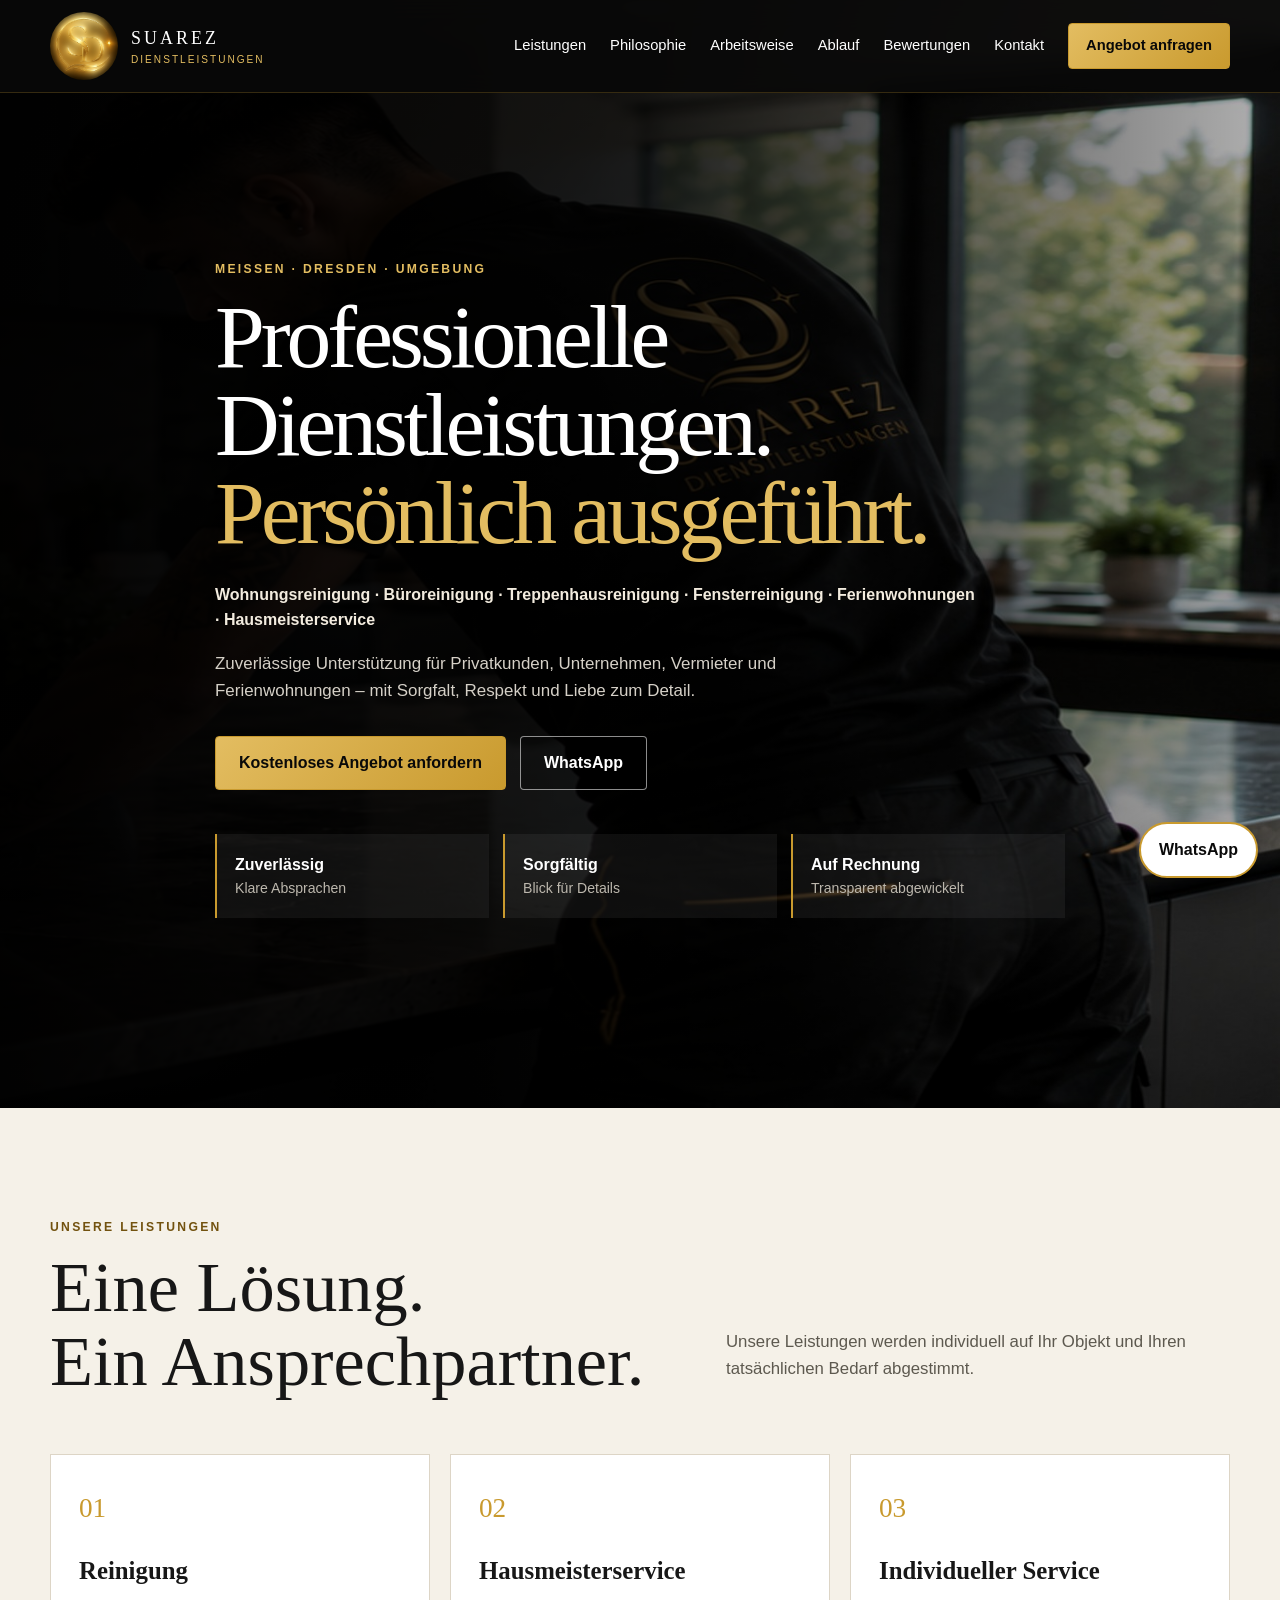
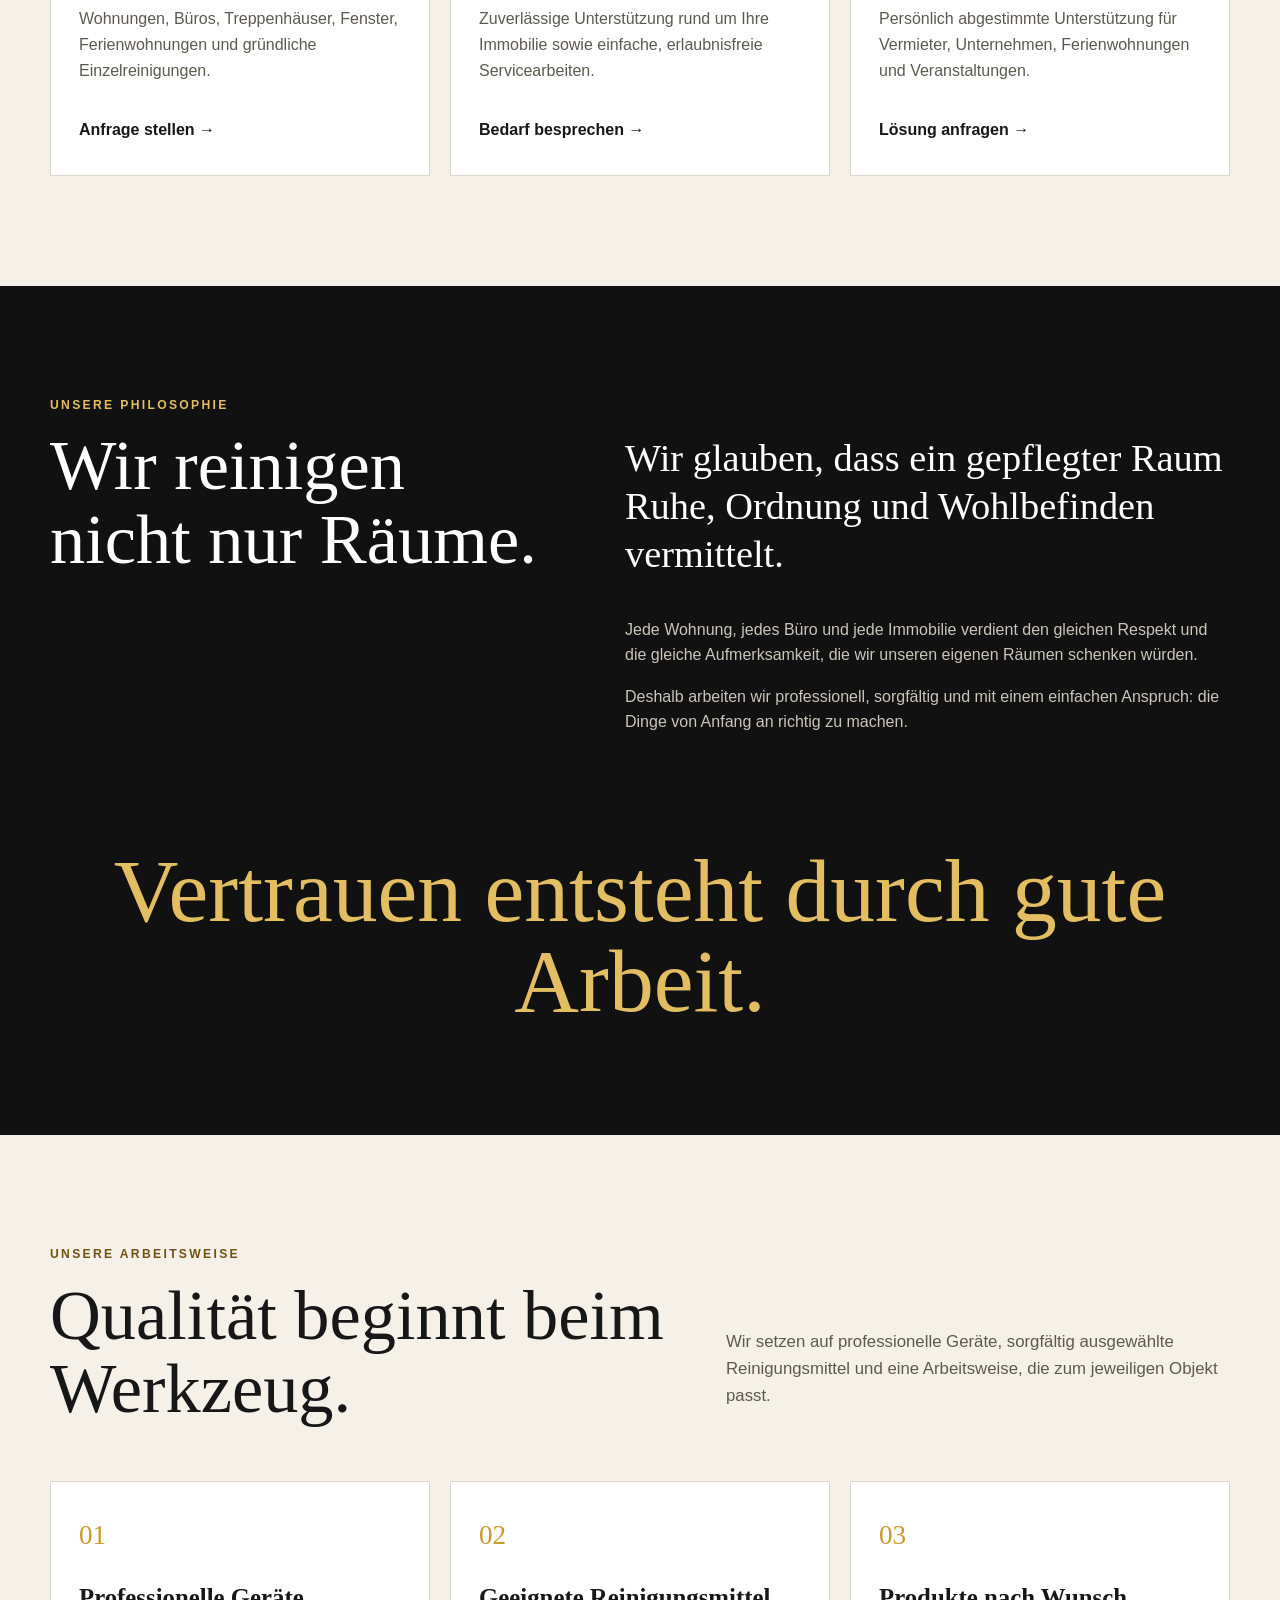
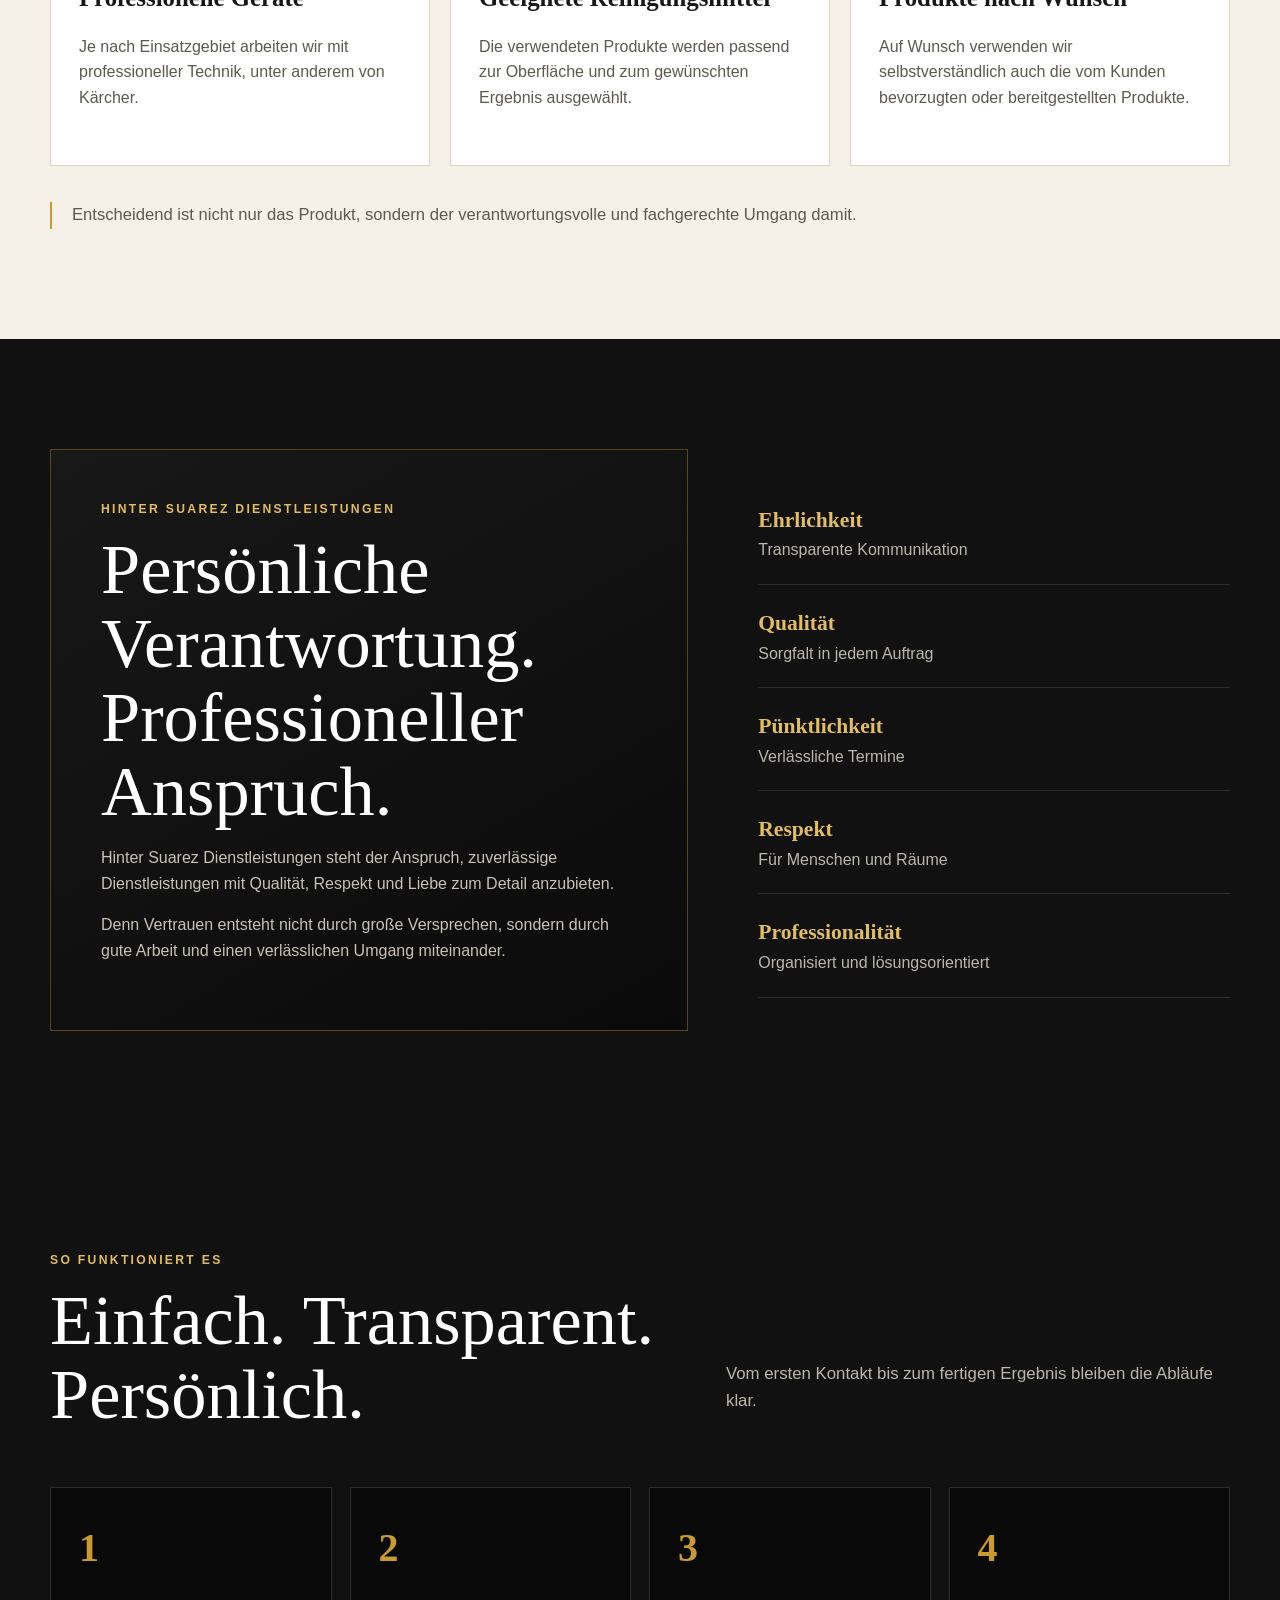
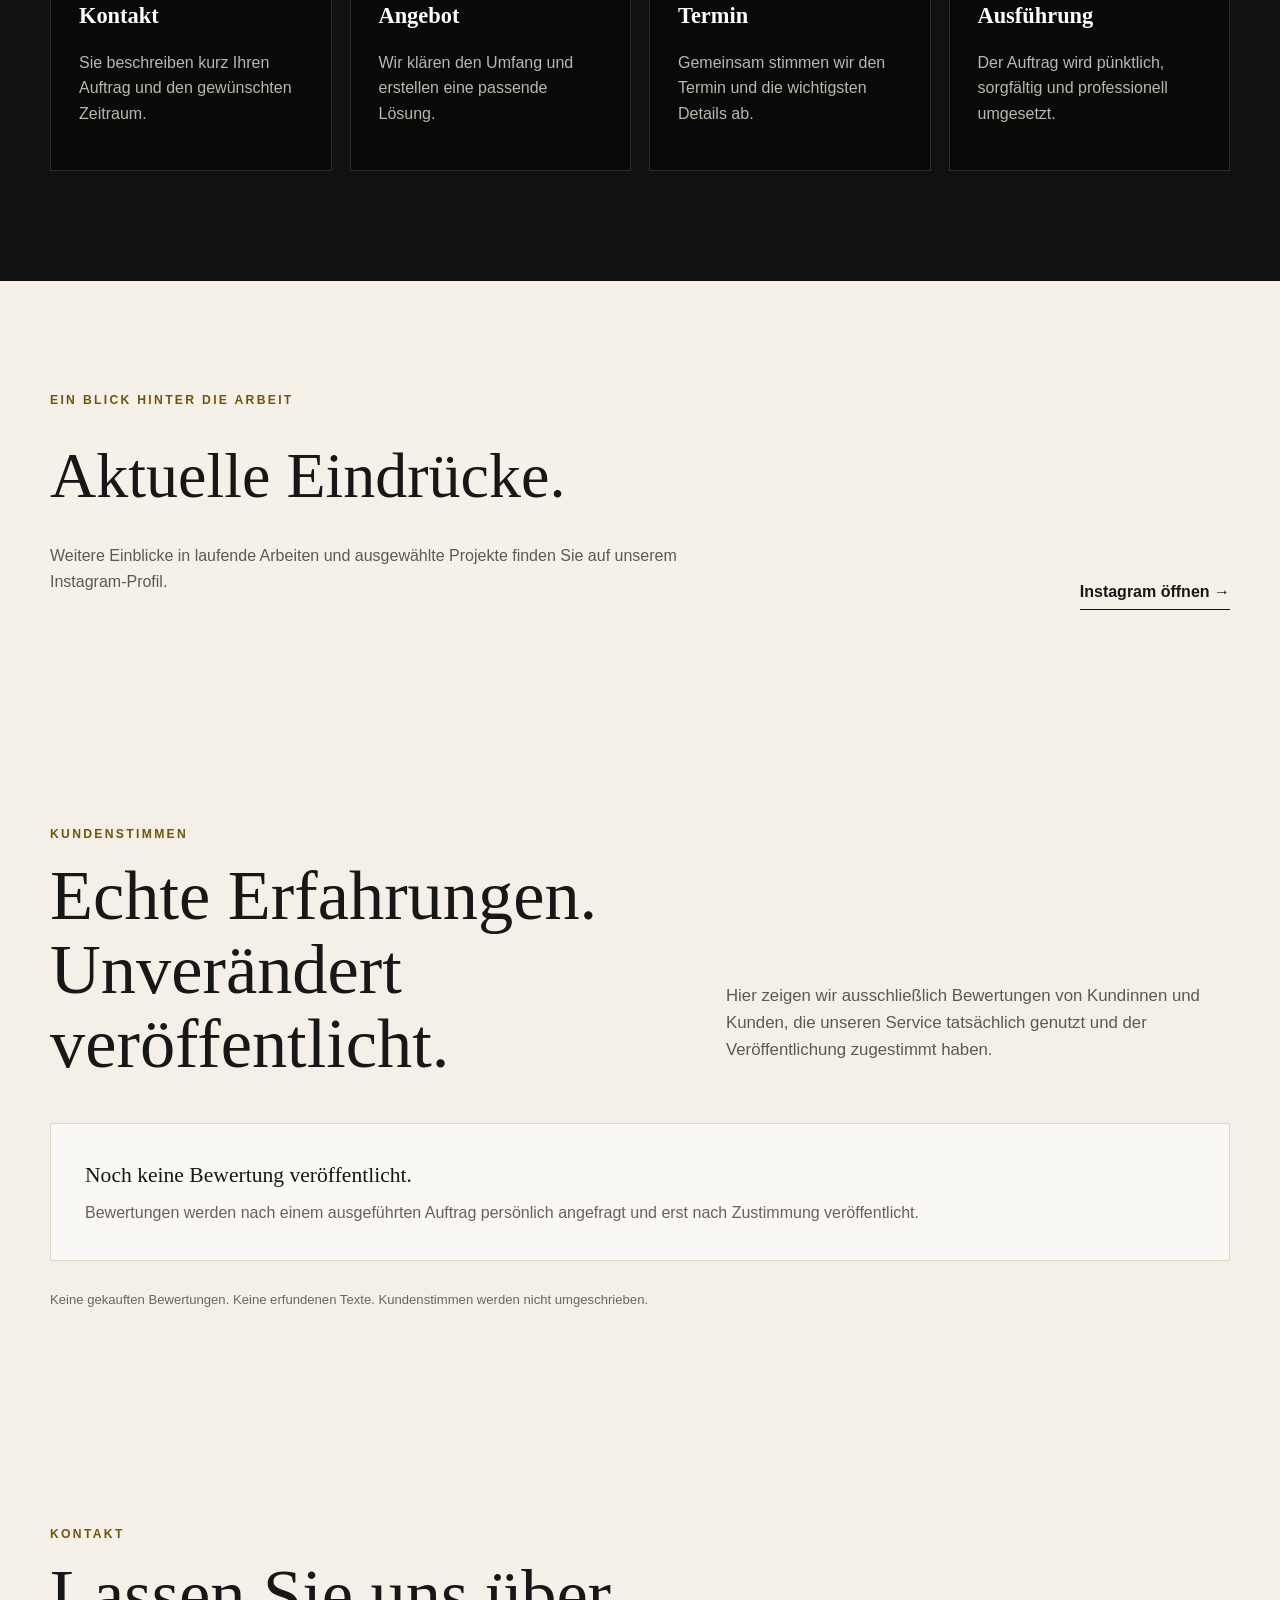
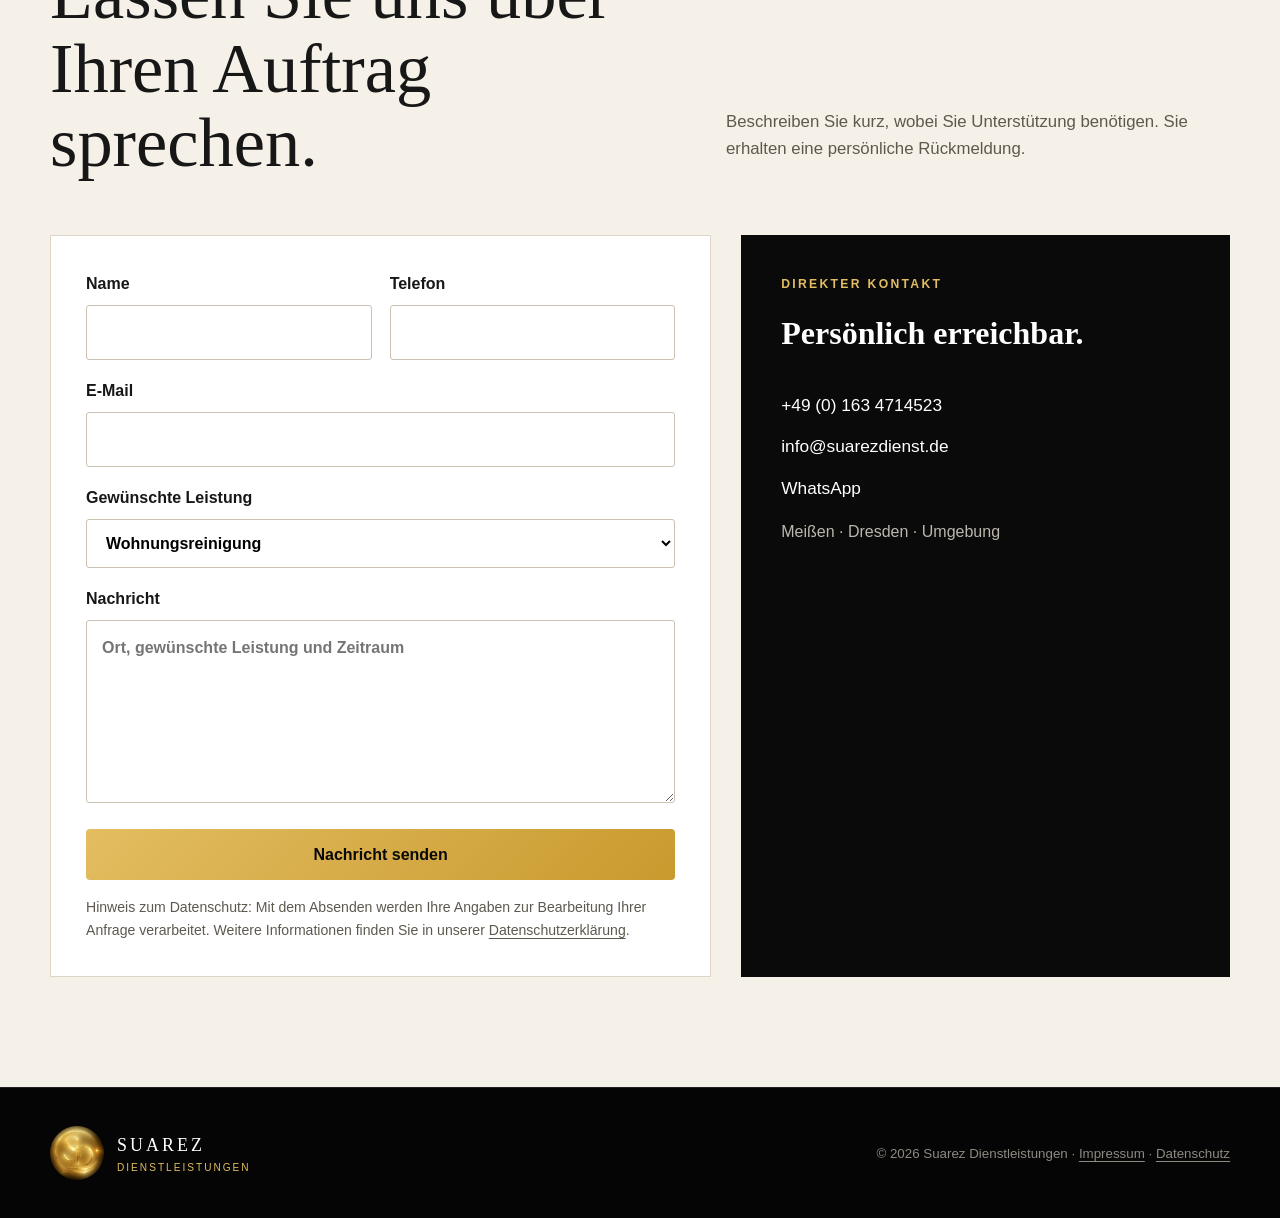
==== commit e653279b: "resenas" ====
--- a/index.html
+++ b/index.html
@@ -34,11 +34,27 @@
 <a href="#philosophie">Philosophie</a>
 <a href="#arbeitsweise">Arbeitsweise</a>
 <a href="#ablauf">Ablauf</a>
+<a href="#bewertungen">Bewertungen</a>
 <a href="#kontakt">Kontakt</a>
-<a class="button small" href="https://suarezdienstleistungen.github.io/sd-serviceanfrege/">Angebot anfragen</a>
+<a class="button small" href="serviceanfrage/">Angebot anfragen</a>
 </nav>
 </div>
 </header>
+<div aria-hidden="true" class="promo-modal" id="promoModal">
+<div class="promo-backdrop" data-promo-close></div>
+<section aria-describedby="promoDescription" aria-labelledby="promoTitle" aria-modal="true" class="promo-dialog" role="dialog">
+<button aria-label="Aktion schließen" class="promo-close" data-promo-close type="button">&times;</button>
+<div class="promo-logo">
+<img alt="" src="assets/sd-logo.jpg"/>
+</div>
+<p class="promo-kicker">Aktion für kurze Zeit</p>
+<h2 id="promoTitle">Erste Reinigung<br/><em>ab 59 €*</em></h2>
+<p id="promoDescription">Zuverlässige Wohnungsreinigung in Meißen, Coswig und Dresden.</p>
+<p class="promo-deadline">Anfrage bis 02.08.2026 senden</p>
+<a class="button promo-button" href="angebot/">Jetzt Angebot sichern</a>
+<p class="promo-note">*Der Endpreis richtet sich nach Wohnfläche, Zustand, Leistungsumfang und Aufwand.</p>
+</section>
+</div>
 <main>
 <section class="hero" id="start">
 <div class="hero-overlay"></div>
@@ -54,7 +70,7 @@
           und Ferienwohnungen &ndash; mit Sorgfalt, Respekt und Liebe zum Detail.
         </p>
 <div class="hero-actions">
-<a class="button" href="https://suarezdienstleistungen.github.io/sd-serviceanfrege/">Kostenloses Angebot anfordern</a>
+<a class="button" href="serviceanfrage/">Kostenloses Angebot anfordern</a>
 <a class="button ghost" href="https://wa.me/491634714523?text=Hallo%20Suarez%20Dienstleistungen%2C%20ich%20m&ouml;chte%20eine%20Anfrage%20stellen." rel="noopener noreferrer" target="_blank">
             WhatsApp
           </a>
@@ -84,7 +100,7 @@
               Wohnungen, B&uuml;ros, Treppenh&auml;user, Fenster, Ferienwohnungen und
               gr&uuml;ndliche Einzelreinigungen.
             </p>
-<a href="https://suarezdienstleistungen.github.io/sd-serviceanfrege/">Anfrage stellen &rarr;</a>
+<a href="serviceanfrage/">Anfrage stellen &rarr;</a>
 </article>
 <article class="service-card">
 <span>02</span>
@@ -93,7 +109,7 @@
               Zuverl&auml;ssige Unterst&uuml;tzung rund um Ihre Immobilie sowie einfache,
               erlaubnisfreie Servicearbeiten.
             </p>
-<a href="https://suarezdienstleistungen.github.io/sd-serviceanfrege/">Bedarf besprechen &rarr;</a>
+<a href="serviceanfrage/">Bedarf besprechen &rarr;</a>
 </article>
 <article class="service-card">
 <span>03</span>
@@ -102,7 +118,7 @@
               Pers&ouml;nlich abgestimmte Unterst&uuml;tzung f&uuml;r Vermieter, Unternehmen,
               Ferienwohnungen und Veranstaltungen.
             </p>
-<a href="https://suarezdienstleistungen.github.io/sd-serviceanfrege/">L&ouml;sung anfragen &rarr;</a>
+<a href="serviceanfrage/">L&ouml;sung anfragen &rarr;</a>
 </article>
 </div>
 </div>
@@ -226,6 +242,24 @@
 <a class="text-link" href="https://www.instagram.com/suarez_dienstleistungen/" rel="noopener noreferrer" target="_blank">
           Instagram &ouml;ffnen &rarr;
         </a>
+</div>
+</section>
+<section class="reviews-section" id="bewertungen">
+<div class="container">
+<p class="kicker dark">Kundenstimmen</p>
+<div class="section-heading reviews-heading">
+<h2>Echte Erfahrungen.<br/>Unverändert veröffentlicht.</h2>
+<p>
+            Hier zeigen wir ausschließlich Bewertungen von Kundinnen und Kunden,
+            die unseren Service tatsächlich genutzt und der Veröffentlichung zugestimmt haben.
+          </p>
+</div>
+<div class="reviews-grid" id="reviewsGrid" aria-live="polite"></div>
+<div class="reviews-empty" id="reviewsEmpty">
+<p>Noch keine Bewertung veröffentlicht.</p>
+<span>Bewertungen werden nach einem ausgeführten Auftrag persönlich angefragt und erst nach Zustimmung veröffentlicht.</span>
+</div>
+<p class="reviews-integrity-note">Keine gekauften Bewertungen. Keine erfundenen Texte. Kundenstimmen werden nicht umgeschrieben.</p>
 </div>
 </section>
 <section class="contact-section" id="kontakt">
--- a/styles.css
+++ b/styles.css
@@ -730,3 +730,500 @@
   height: 1px !important;
   overflow: hidden !important;
 }
+
+/* Limited-time homepage promotion */
+.promo-modal {
+  position: fixed;
+  inset: 0;
+  z-index: 250;
+  display: none;
+  place-items: center;
+  padding: 20px;
+}
+
+.promo-modal.open {
+  display: grid;
+}
+
+.promo-backdrop {
+  position: absolute;
+  inset: 0;
+  background: rgba(0,0,0,.76);
+  backdrop-filter: blur(8px);
+}
+
+.promo-dialog {
+  position: relative;
+  z-index: 1;
+  width: min(560px, 100%);
+  max-height: calc(100svh - 40px);
+  overflow-y: auto;
+  padding: 38px;
+  border: 1px solid rgba(227,189,97,.58);
+  border-radius: 20px;
+  background:
+    radial-gradient(circle at 50% 0, rgba(201,154,46,.20), transparent 42%),
+    linear-gradient(150deg, #17130c, #070707 68%);
+  box-shadow: 0 35px 100px rgba(0,0,0,.75);
+  text-align: center;
+}
+
+.promo-close {
+  position: absolute;
+  top: 12px;
+  right: 14px;
+  width: 42px;
+  height: 42px;
+  border: 1px solid rgba(227,189,97,.35);
+  border-radius: 50%;
+  background: rgba(0,0,0,.45);
+  color: var(--white);
+  cursor: pointer;
+  font-size: 1.8rem;
+  line-height: 1;
+}
+
+.promo-logo img {
+  width: 105px;
+  height: 105px;
+  margin: 0 auto 20px;
+  border-radius: 50%;
+  object-fit: cover;
+}
+
+.promo-kicker {
+  margin: 0 0 10px;
+  color: var(--gold-light);
+  font-size: .74rem;
+  font-weight: 800;
+  letter-spacing: .2em;
+  text-transform: uppercase;
+}
+
+.promo-dialog h2 {
+  margin: 0;
+  color: var(--white);
+  font-size: clamp(2.7rem, 8vw, 4.7rem);
+  line-height: .95;
+}
+
+.promo-dialog h2 em {
+  color: var(--gold-light);
+  font-style: normal;
+}
+
+.promo-dialog > p:not(.promo-kicker):not(.promo-note) {
+  color: #d8d2c8;
+}
+
+.promo-deadline {
+  display: inline-block;
+  margin: 8px 0 22px;
+  padding: 7px 12px;
+  border: 1px solid rgba(227,189,97,.32);
+  border-radius: 999px;
+  font-size: .88rem;
+  font-weight: 800;
+}
+
+.promo-button {
+  width: 100%;
+}
+
+.promo-note {
+  margin: 16px 0 0;
+  color: #9f998f;
+  font-size: .76rem;
+  line-height: 1.45;
+}
+
+body.promo-open {
+  overflow: hidden;
+}
+
+/* Campaign landing page */
+.offer-page {
+  background: var(--black);
+}
+
+.offer-nav .button {
+  color: var(--white);
+}
+
+.offer-hero {
+  position: relative;
+  min-height: 100svh;
+  display: flex;
+  align-items: center;
+  overflow: hidden;
+  padding: 155px 0 90px;
+  background:
+    radial-gradient(circle at 78% 28%, rgba(201,154,46,.20), transparent 27%),
+    linear-gradient(135deg, #060606 0%, #111 60%, #070707 100%);
+}
+
+.offer-hero-glow {
+  position: absolute;
+  inset: 0;
+  background: linear-gradient(110deg, rgba(0,0,0,.12), rgba(0,0,0,.62));
+  pointer-events: none;
+}
+
+.offer-hero-layout {
+  position: relative;
+  z-index: 1;
+  display: grid;
+  grid-template-columns: 1.25fr .75fr;
+  gap: 70px;
+  align-items: center;
+}
+
+.offer-copy {
+  max-width: 760px;
+}
+
+.offer-copy h1 {
+  margin-bottom: 28px;
+  font-size: clamp(3.6rem, 8vw, 7.4rem);
+  line-height: .9;
+  letter-spacing: -.05em;
+}
+
+.offer-copy h1 em {
+  color: var(--gold-light);
+  font-style: normal;
+}
+
+.offer-lead {
+  max-width: 680px;
+  color: #d8d2c8;
+  font-size: 1.08rem;
+}
+
+.offer-actions {
+  display: flex;
+  flex-wrap: wrap;
+  gap: 14px;
+  margin: 32px 0;
+}
+
+.offer-benefits {
+  display: grid;
+  gap: 10px;
+  margin: 0;
+  padding: 0;
+  list-style: none;
+}
+
+.offer-benefits li {
+  position: relative;
+  padding-left: 25px;
+  color: #ece6dc;
+}
+
+.offer-benefits li::before {
+  position: absolute;
+  left: 0;
+  color: var(--gold-light);
+  content: "✓";
+  font-weight: 800;
+}
+
+.offer-smallprint {
+  max-width: 700px;
+  margin-top: 26px;
+  color: #a9a399;
+  font-size: .82rem;
+}
+
+.offer-card {
+  padding: 40px 34px;
+  border: 1px solid rgba(227,189,97,.55);
+  background: linear-gradient(145deg, rgba(31,26,14,.94), rgba(5,5,5,.98));
+  box-shadow: 0 30px 80px rgba(0,0,0,.55);
+  text-align: center;
+}
+
+.offer-card img {
+  width: min(240px, 80%);
+  margin: 0 auto 28px;
+  border-radius: 50%;
+}
+
+.offer-card p {
+  margin: 0;
+  color: var(--gold-light);
+  font-size: .75rem;
+  font-weight: 800;
+  letter-spacing: .2em;
+}
+
+.offer-card strong,
+.offer-card span {
+  display: block;
+}
+
+.offer-card strong {
+  margin: 8px 0;
+  color: var(--white);
+  font-family: Georgia, "Times New Roman", serif;
+  font-size: clamp(3rem, 6vw, 5.6rem);
+  font-weight: 500;
+  line-height: 1;
+}
+
+.offer-card span {
+  color: var(--muted);
+}
+
+.offer-details {
+  background: var(--cream);
+  color: var(--text-dark);
+}
+
+.offer-steps {
+  display: grid;
+  grid-template-columns: repeat(3, 1fr);
+  gap: 20px;
+}
+
+.offer-steps article {
+  padding: 32px;
+  border: 1px solid #ddd5c6;
+  background: var(--white);
+}
+
+.offer-steps span {
+  color: var(--gold);
+  font-family: Georgia, "Times New Roman", serif;
+  font-size: 1.8rem;
+}
+
+.offer-steps h2 {
+  margin: 18px 0 10px;
+  font-size: 1.65rem;
+}
+
+.offer-steps p {
+  margin-bottom: 0;
+  color: #5d594f;
+}
+
+.offer-form-section {
+  background: #ece5d7;
+  color: var(--text-dark);
+}
+
+.offer-form-layout {
+  display: grid;
+  grid-template-columns: .75fr 1.25fr;
+  gap: 60px;
+  align-items: start;
+}
+
+.offer-form-layout > div:first-child {
+  position: sticky;
+  top: 130px;
+}
+
+.offer-form-layout h2 {
+  margin-bottom: 18px;
+  font-size: clamp(2.5rem, 5vw, 4.5rem);
+  line-height: 1;
+}
+
+.offer-form-layout > div:first-child > p:not(.kicker) {
+  color: #5d594f;
+}
+
+.offer-direct {
+  margin-top: 30px;
+  padding: 22px;
+  border-left: 3px solid var(--gold);
+  background: var(--white);
+}
+
+.offer-direct strong,
+.offer-direct a {
+  display: block;
+}
+
+.offer-direct a {
+  margin-top: 6px;
+  color: #72520f;
+  font-weight: 800;
+}
+
+.offer-form {
+  box-shadow: 0 24px 55px rgba(37,28,10,.10);
+}
+
+@media (max-width: 950px) {
+  .offer-hero-layout,
+  .offer-form-layout {
+    grid-template-columns: 1fr;
+  }
+
+  .offer-card {
+    width: min(540px, 100%);
+  }
+
+  .offer-form-layout > div:first-child {
+    position: static;
+  }
+}
+
+@media (max-width: 620px) {
+  .promo-dialog {
+    padding: 30px 20px 24px;
+  }
+
+  .promo-logo img {
+    width: 82px;
+    height: 82px;
+  }
+
+  .offer-nav {
+    min-height: 78px;
+  }
+
+  .offer-nav .button {
+    min-height: 40px;
+    padding: 9px 12px;
+    font-size: .82rem;
+  }
+
+  .offer-hero {
+    min-height: auto;
+    padding: 125px 0 70px;
+  }
+
+  .offer-copy h1 {
+    font-size: clamp(3.1rem, 17vw, 4.8rem);
+  }
+
+  .offer-actions {
+    display: grid;
+  }
+
+  .offer-actions .button {
+    width: 100%;
+  }
+
+  .offer-steps {
+    grid-template-columns: 1fr;
+  }
+
+  .offer-card,
+  .offer-steps article {
+    padding: 25px;
+  }
+}
+
+
+/* Kundenbewertungen: nur freigegebene, echte Kundenstimmen */
+.reviews-section {
+  padding: 105px 0;
+  background: #f5f0e7;
+  color: var(--text-dark);
+}
+
+.reviews-heading {
+  margin-bottom: 42px;
+}
+
+.reviews-grid {
+  display: grid;
+  grid-template-columns: repeat(3, minmax(0, 1fr));
+  gap: 20px;
+}
+
+.review-public-card {
+  min-height: 260px;
+  padding: 30px;
+  border: 1px solid #ddd5c6;
+  background: var(--white);
+  display: flex;
+  flex-direction: column;
+  box-shadow: 0 18px 45px rgba(37, 28, 10, .06);
+}
+
+.review-stars {
+  margin-bottom: 22px;
+  color: #a87918;
+  font-size: 1.1rem;
+  letter-spacing: .12em;
+}
+
+.review-public-card blockquote {
+  margin: 0 0 28px;
+  color: #29261f;
+  font-family: Georgia, "Times New Roman", serif;
+  font-size: 1.18rem;
+  line-height: 1.6;
+}
+
+.review-public-meta {
+  margin-top: auto;
+  padding-top: 18px;
+  border-top: 1px solid #ece5d8;
+}
+
+.review-public-meta strong,
+.review-public-meta span {
+  display: block;
+}
+
+.review-public-meta strong {
+  font-size: .92rem;
+}
+
+.review-public-meta span {
+  margin-top: 5px;
+  color: #777064;
+  font-size: .82rem;
+}
+
+.reviews-empty {
+  padding: 34px;
+  border: 1px solid #ddd5c6;
+  background: rgba(255,255,255,.58);
+}
+
+.reviews-empty p {
+  margin: 0 0 8px;
+  font-family: Georgia, "Times New Roman", serif;
+  font-size: 1.35rem;
+}
+
+.reviews-empty span {
+  color: #686156;
+}
+
+.reviews-integrity-note {
+  max-width: 760px;
+  margin: 28px 0 0;
+  color: #6c655a;
+  font-size: .82rem;
+}
+
+@media (max-width: 900px) {
+  .reviews-grid {
+    grid-template-columns: 1fr 1fr;
+  }
+}
+
+@media (max-width: 620px) {
+  .reviews-section {
+    padding: 76px 0;
+  }
+
+  .reviews-grid {
+    grid-template-columns: 1fr;
+  }
+
+  .review-public-card,
+  .reviews-empty {
+    padding: 24px;
+  }
+}
